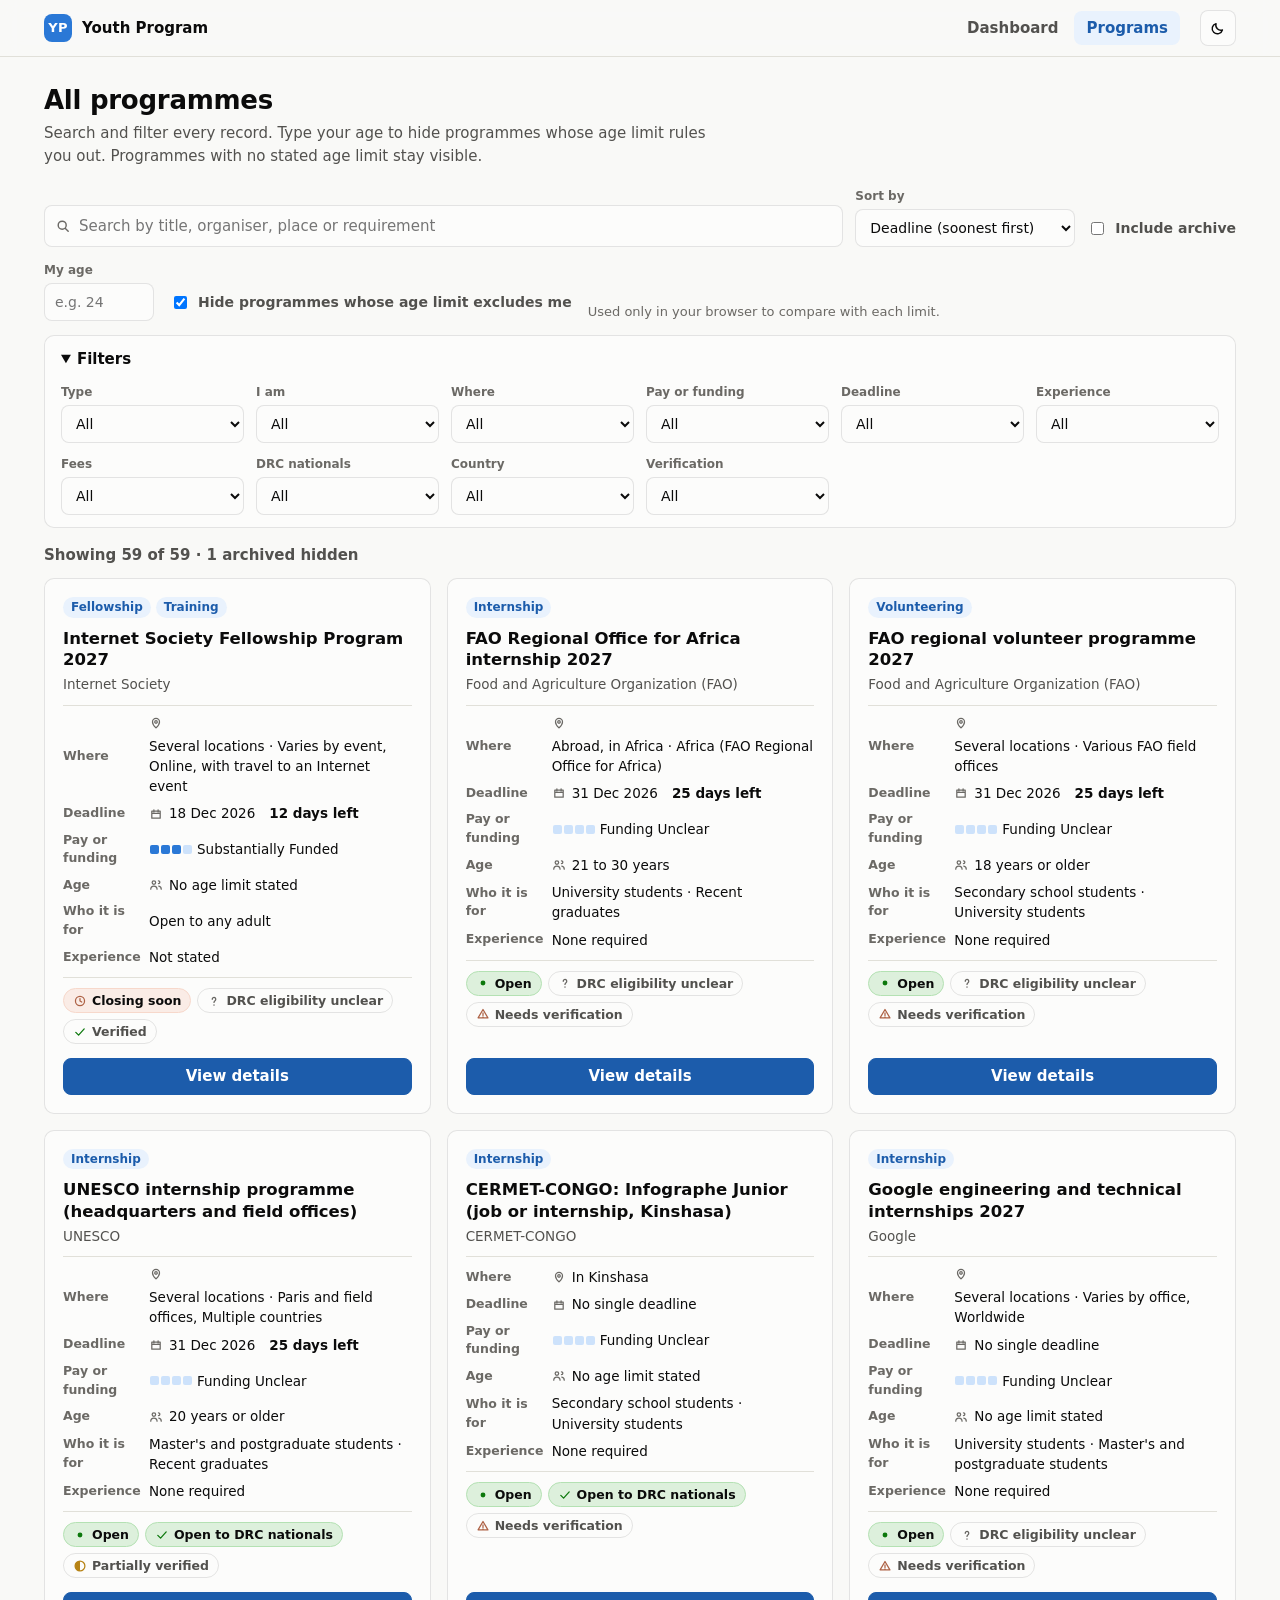
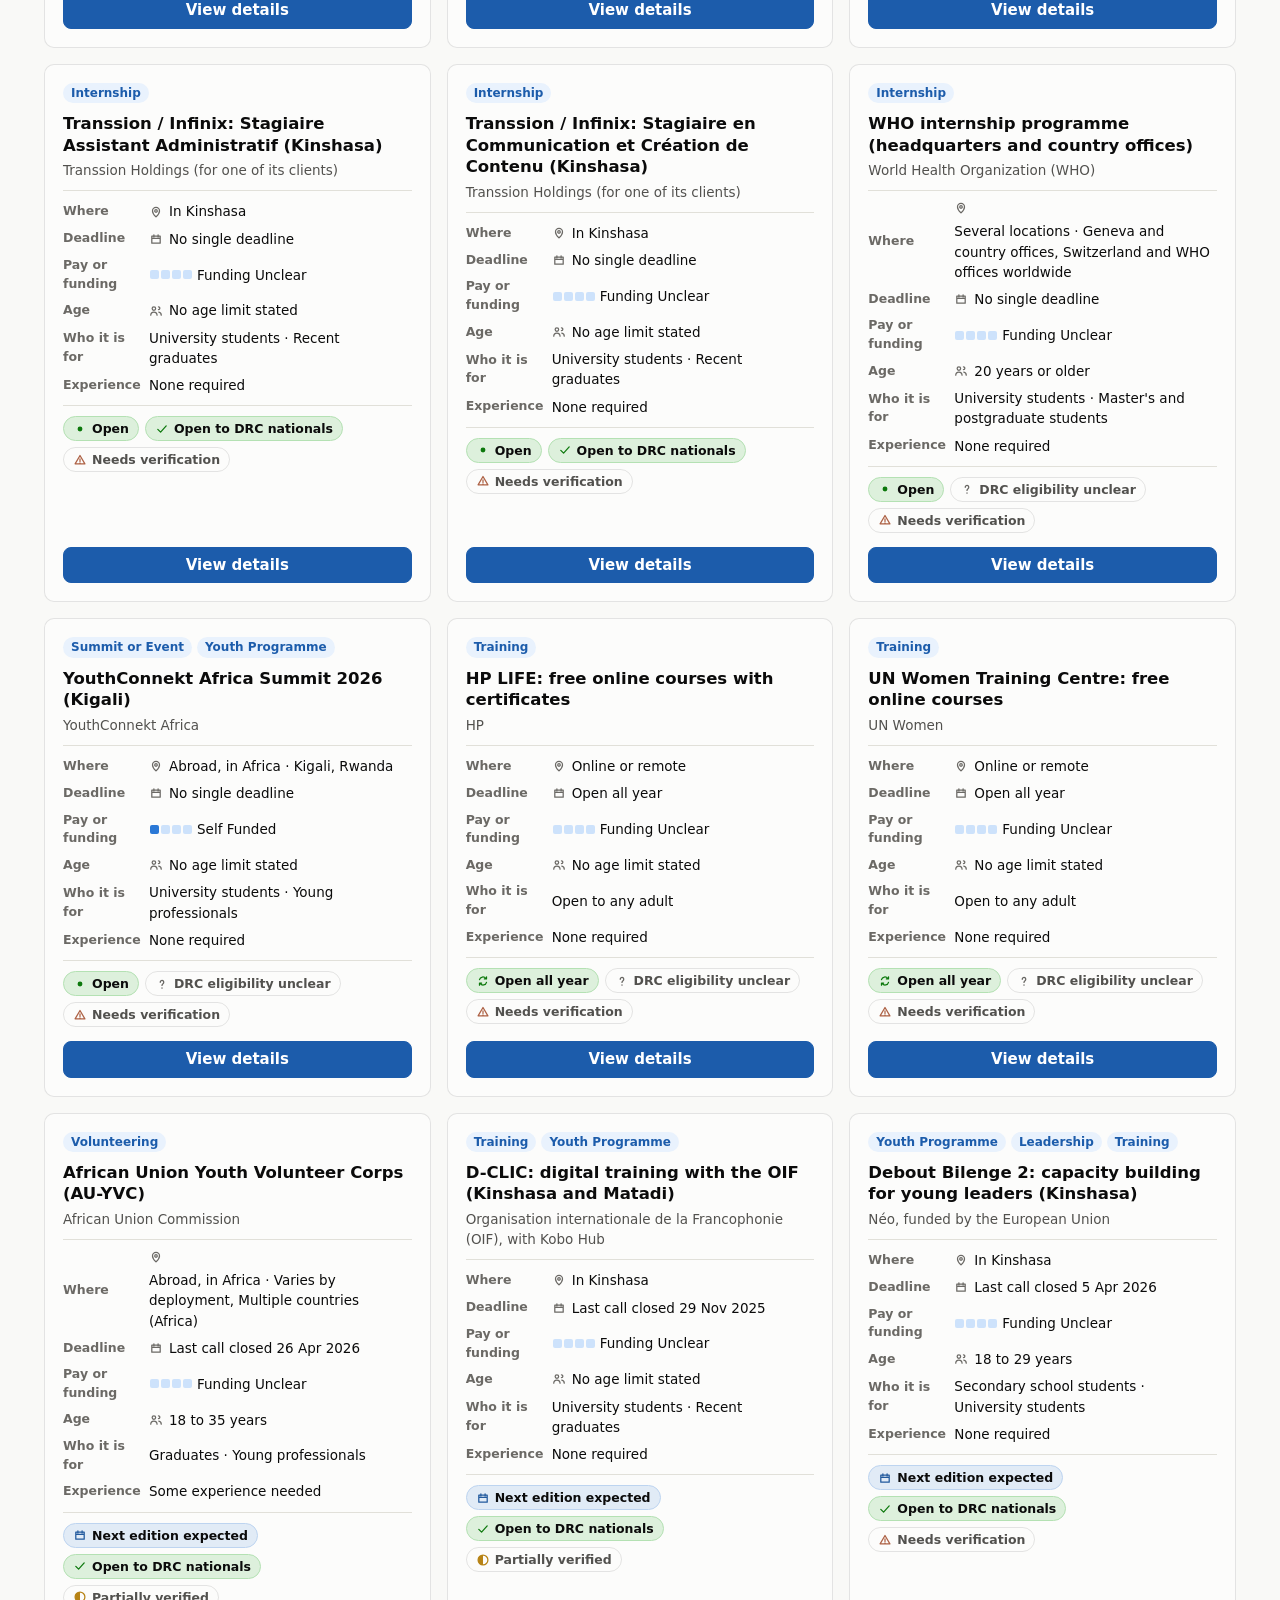
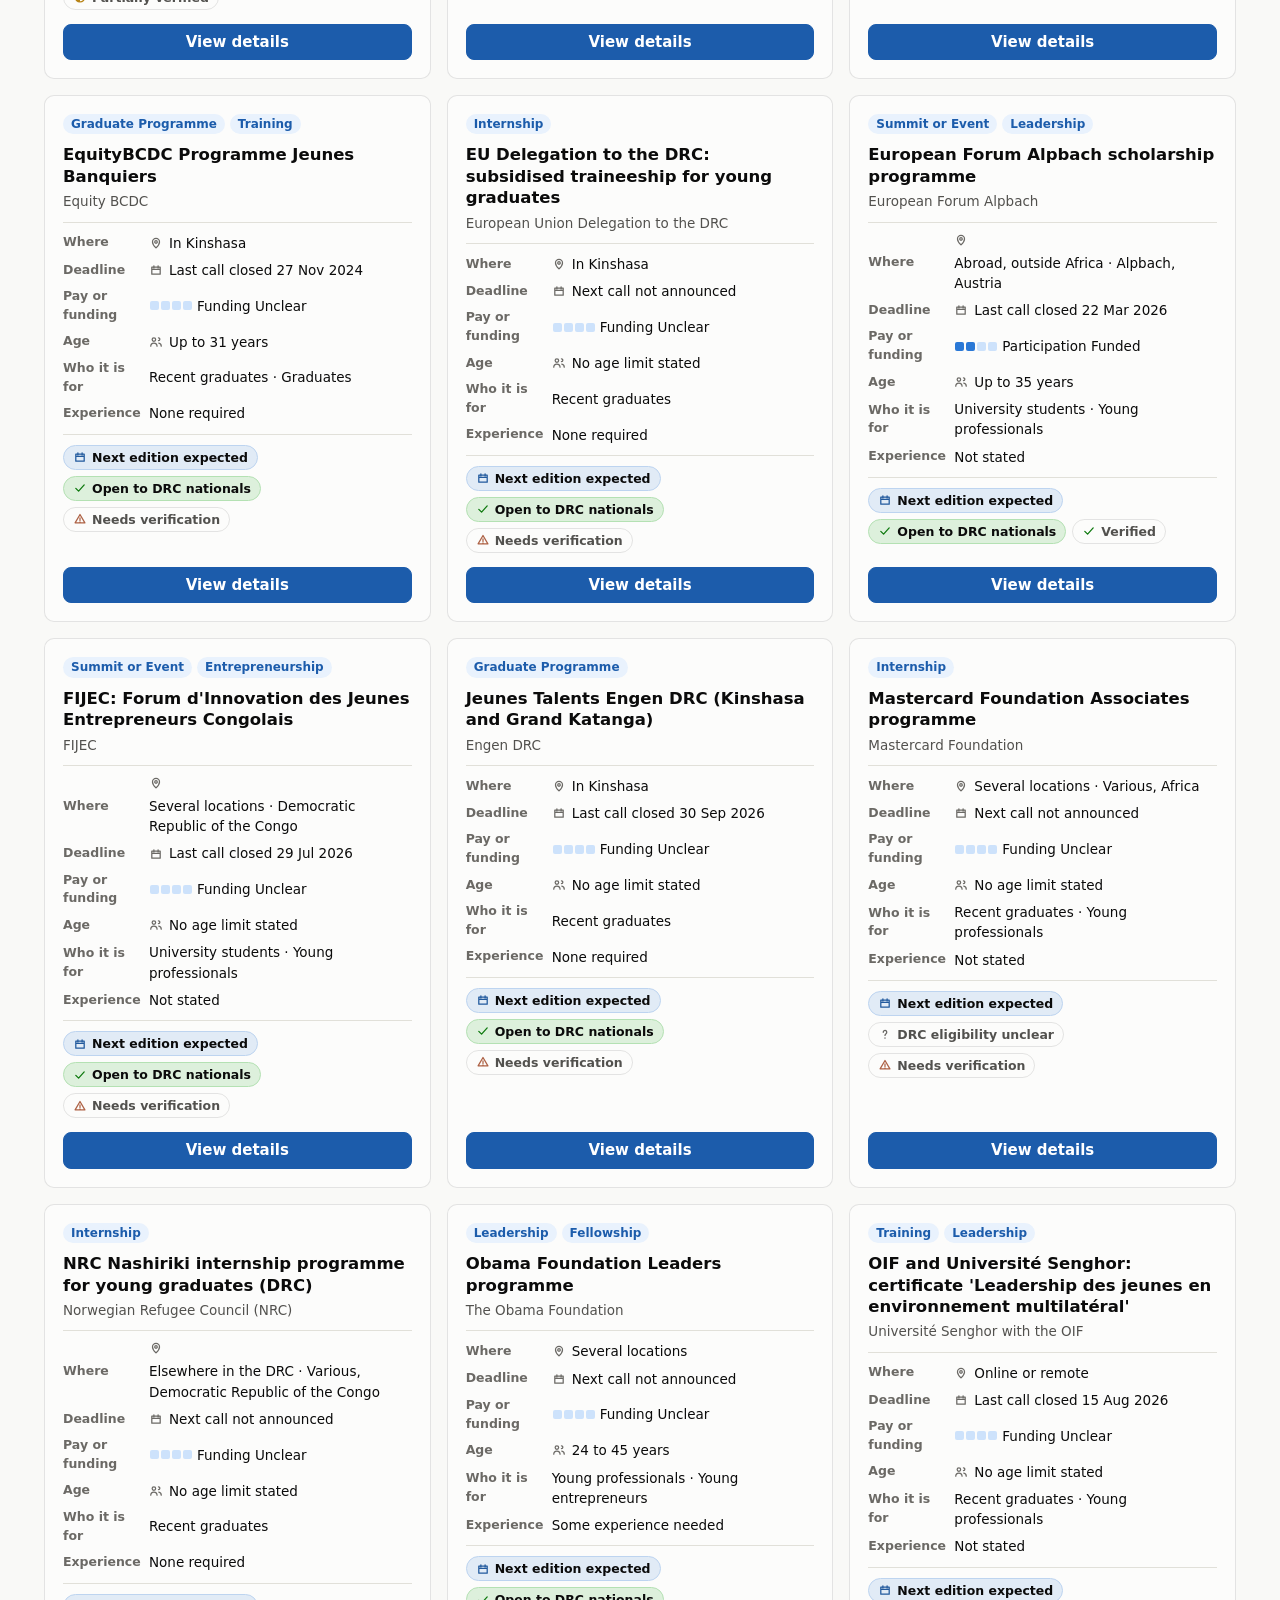
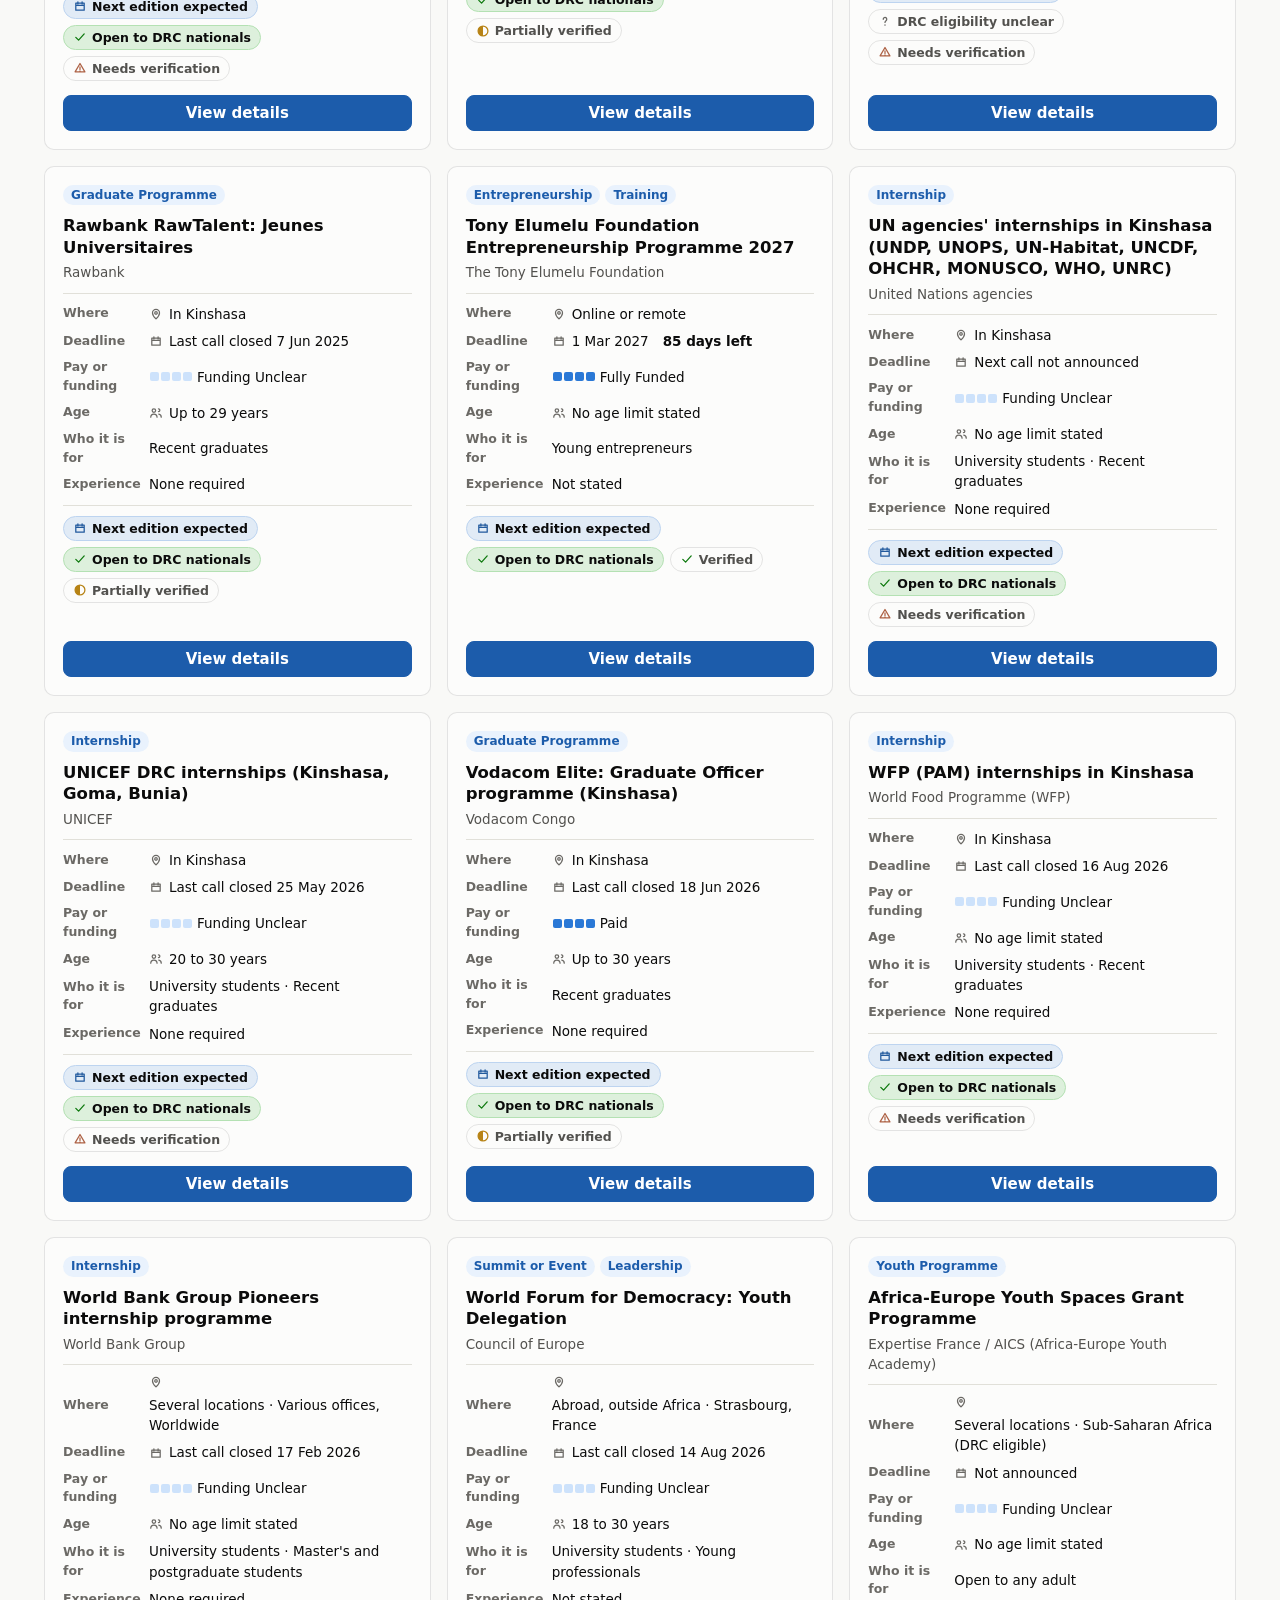
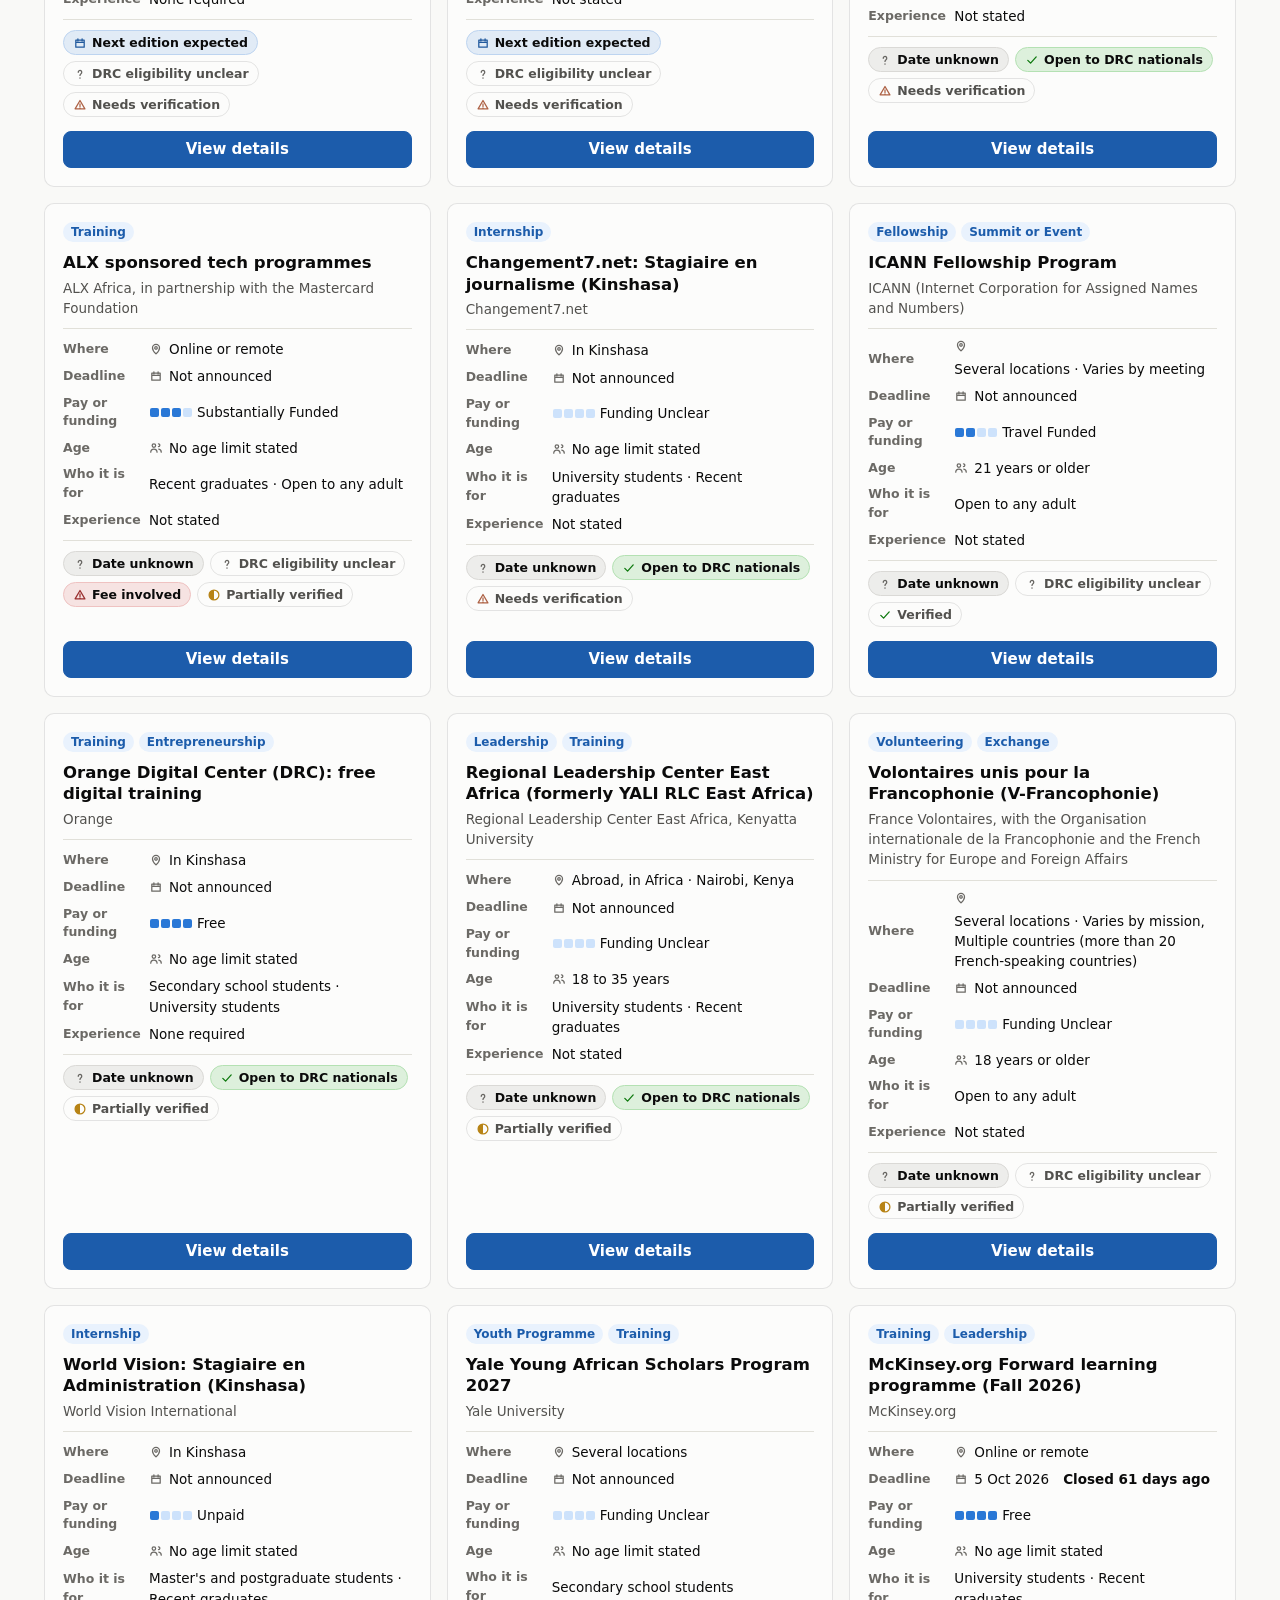
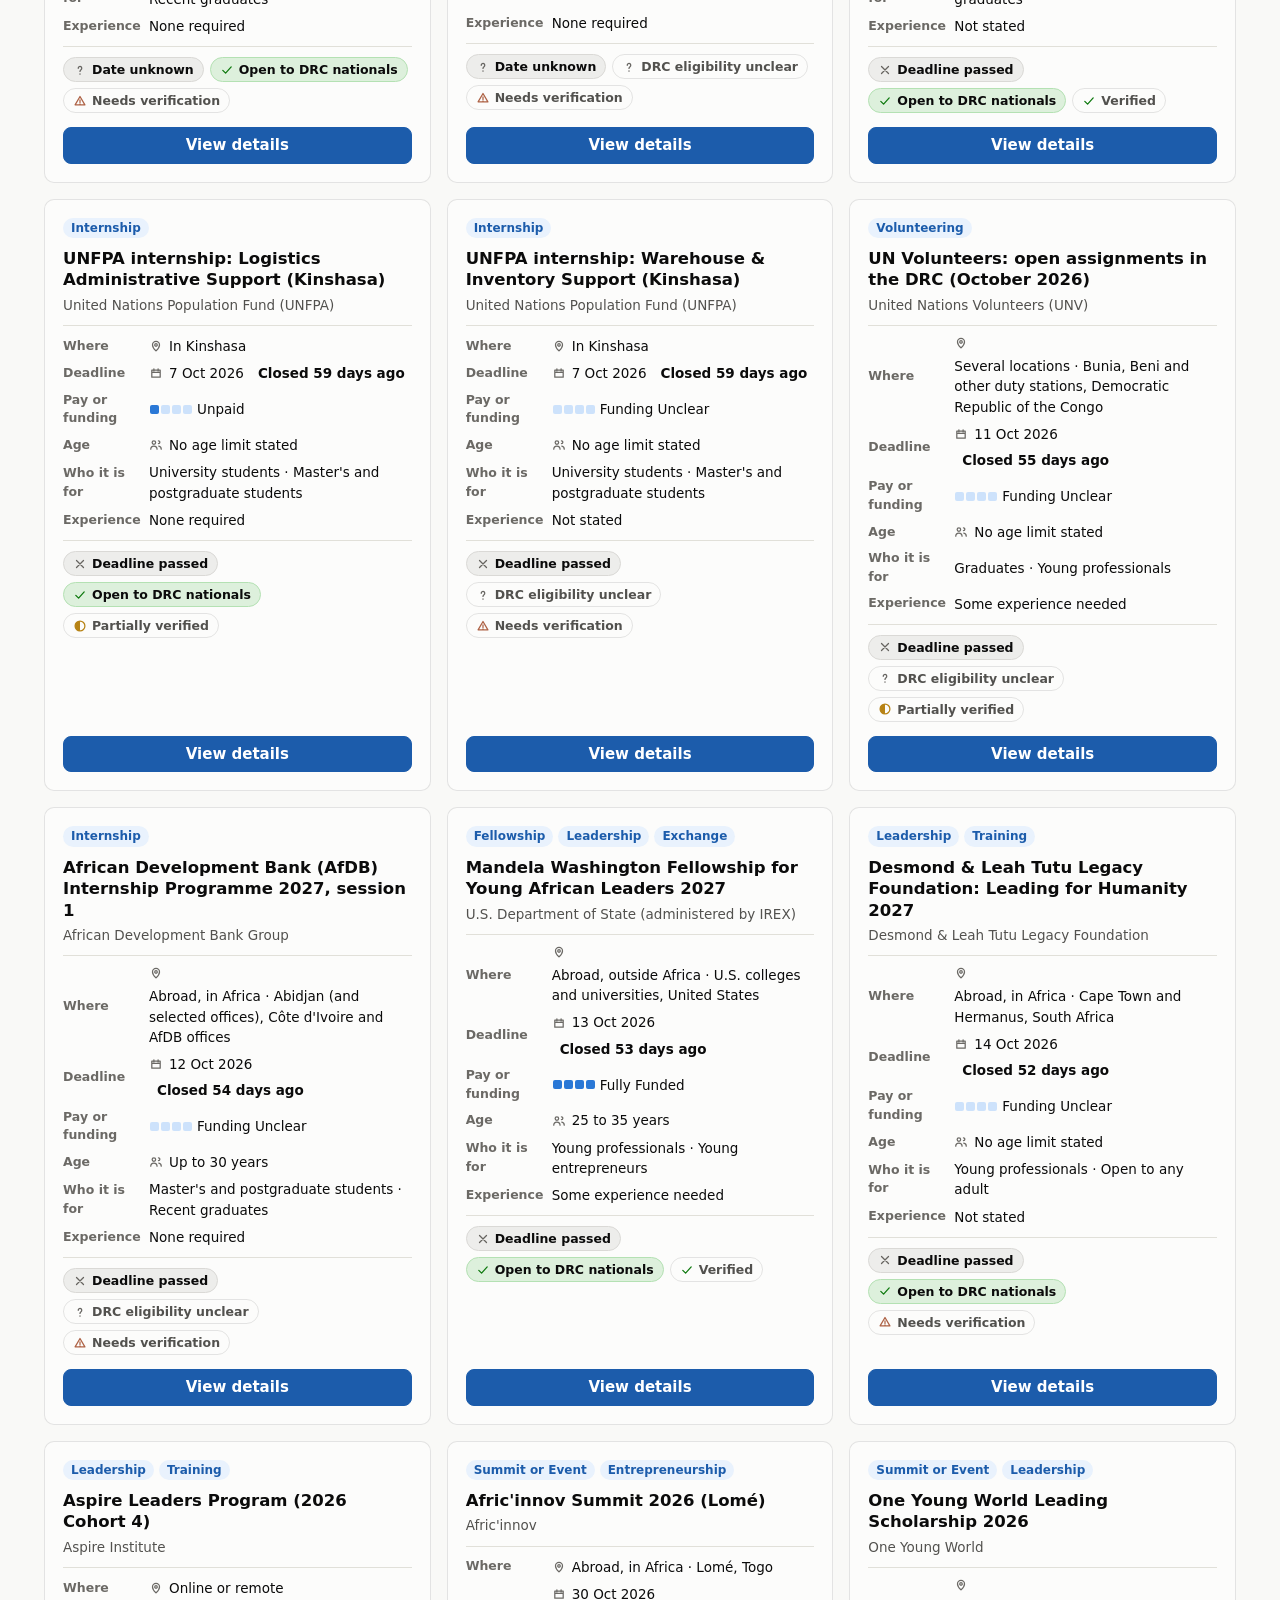
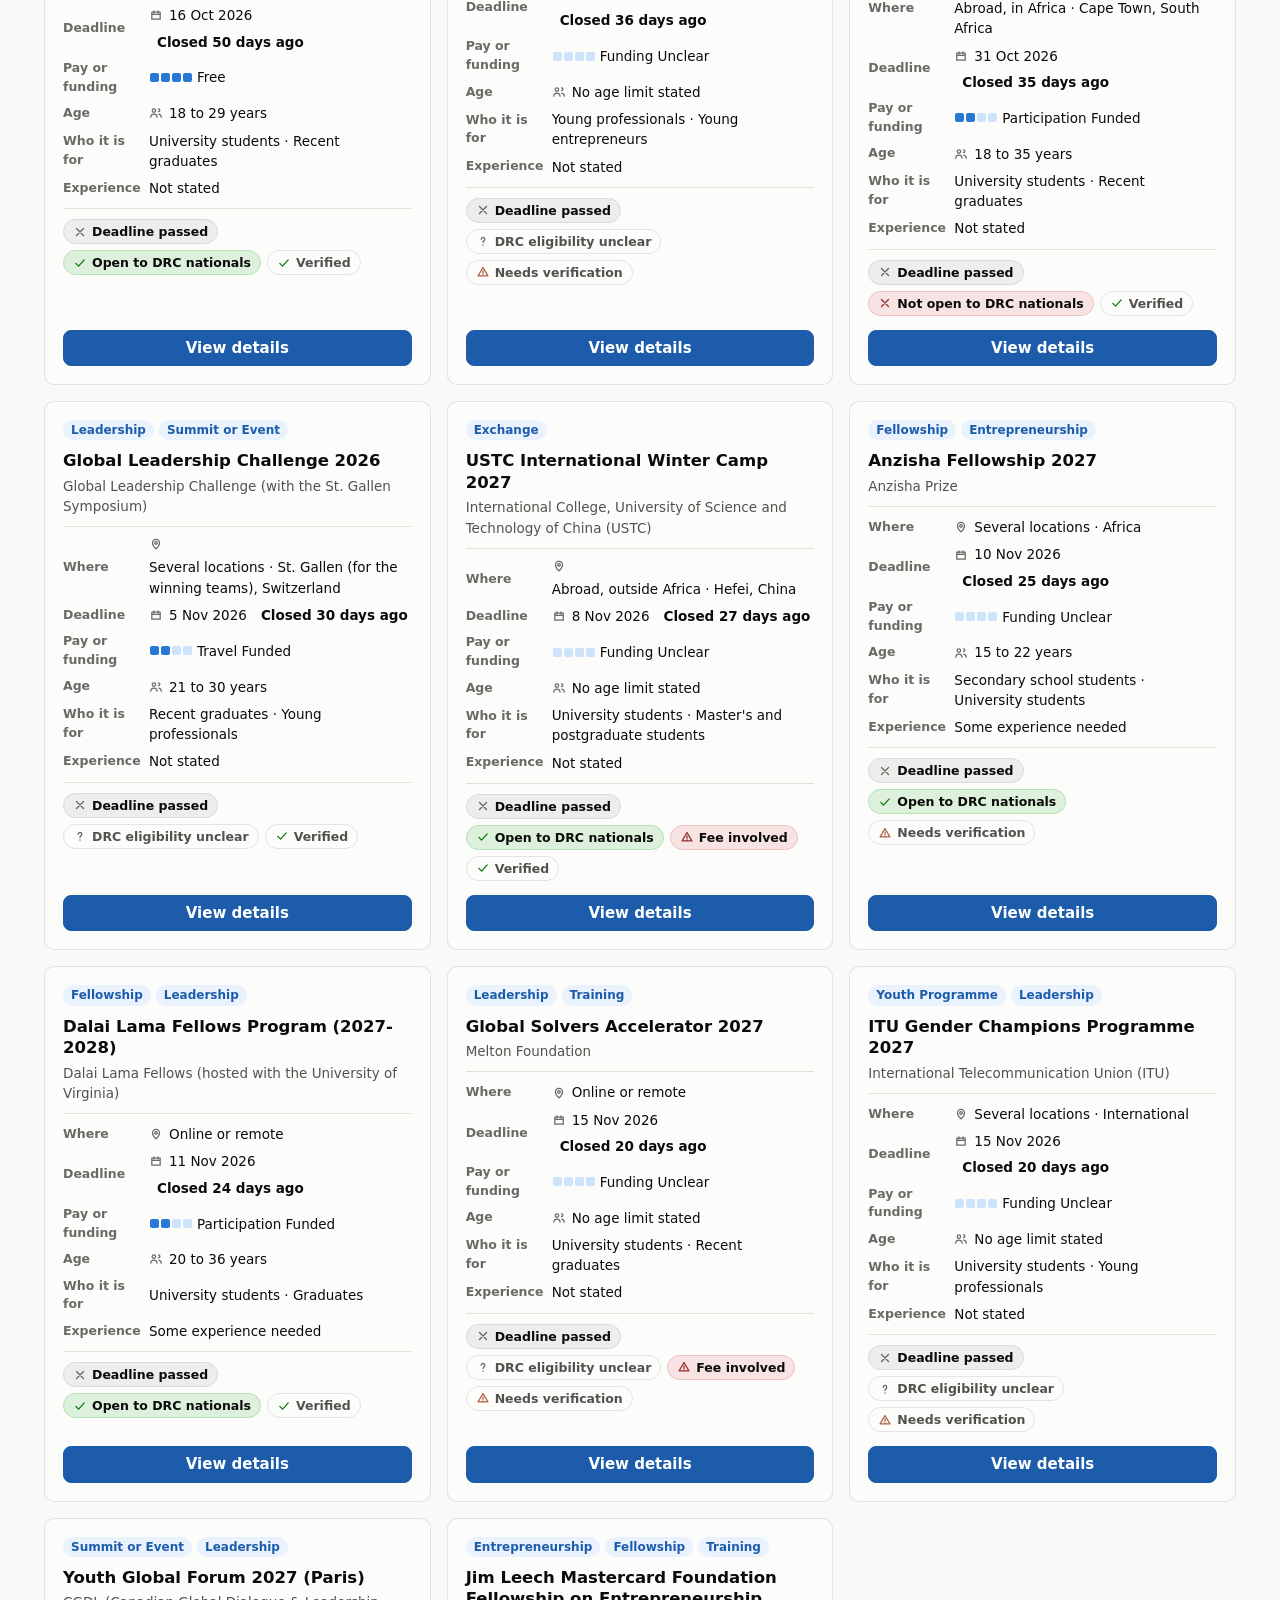
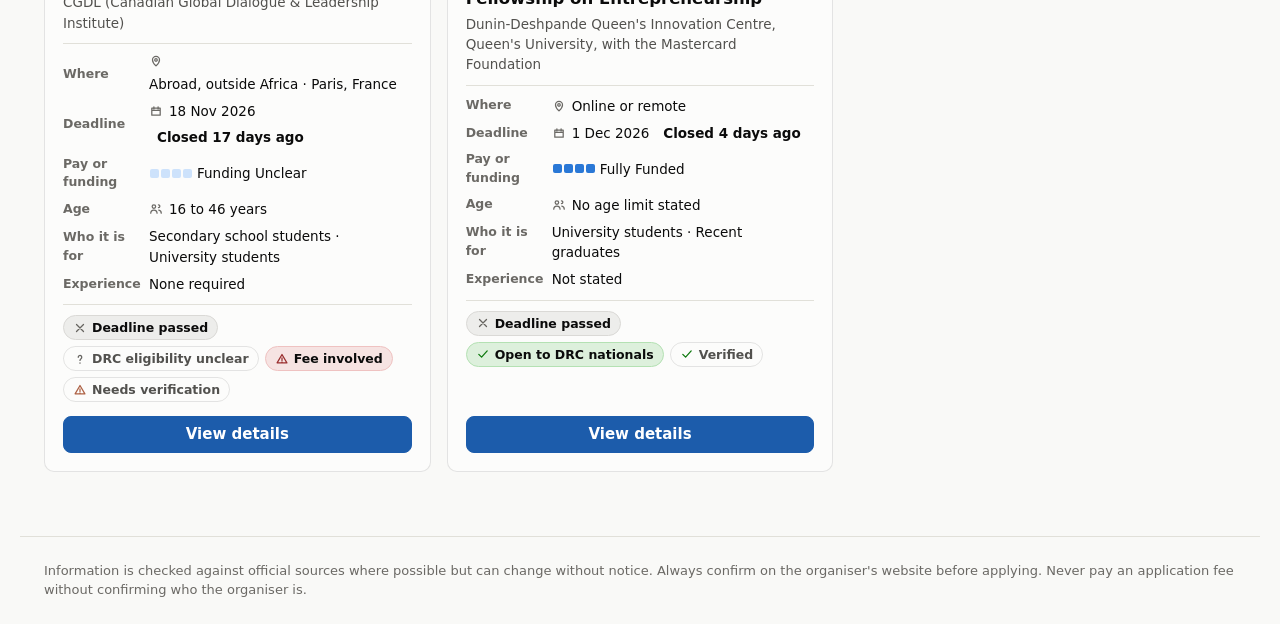
==== programs.html @ 1aafb3e4 "Initial youth programmes and internships database and website - 59 live records and 1 archived: inte" ====
<!doctype html>
<html lang="en">
<head>
  <meta charset="utf-8">
  <meta name="viewport" content="width=device-width, initial-scale=1">
  <title>Programs - Youth Program</title>
  <meta name="description" content="Search and filter every tracked internship, volunteering post, fellowship and youth programme.">
  <meta name="robots" content="noindex">
  <link rel="icon" href="assets/images/favicon.svg" type="image/svg+xml">
  <link rel="stylesheet" href="assets/css/style.css">
</head>
<body>
  <header class="site-header">
    <div class="inner">
      <a class="brand" href="index.html"><span class="brand-mark" aria-hidden="true">YP</span>Youth Program</a>
      <nav class="site-nav" aria-label="Main">
        <a href="index.html">Dashboard</a>
        <a href="programs.html" aria-current="page">Programs</a>
      </nav>
      <button type="button" class="theme-toggle" id="theme-toggle" aria-label="Switch theme"></button>
    </div>
  </header>

  <main>
    <h1 class="page-title">All programmes</h1>
    <p class="page-lede">Search and filter every record. Type your age to hide programmes whose age limit rules you out. Programmes with no stated age limit stay visible.</p>

    <div class="toolbar">
      <label class="search">
        <span class="sr-only">Search programmes</span>
        <svg class="icon" viewBox="0 0 20 20" aria-hidden="true"><path d="M9 4a5 5 0 100 10A5 5 0 009 4zM13 13l3.5 3.5" fill="none" stroke="currentColor" stroke-width="1.8" stroke-linecap="round"/></svg>
        <input type="search" id="search" placeholder="Search by title, organiser, place or requirement" autocomplete="off">
      </label>
      <label class="field"><span>Sort by</span><select id="sort"></select></label>
      <label class="check"><input type="checkbox" id="archive"> Include archive</label>
    </div>

    <div class="me-row">
      <label class="field me-age"><span>My age</span><input type="number" id="age" min="10" max="60" inputmode="numeric" placeholder="e.g. 24"></label>
      <label class="check"><input type="checkbox" id="hideage" checked> Hide programmes whose age limit excludes me</label>
      <span class="muted small">Used only in your browser to compare with each limit.</span>
    </div>

    <details class="filters" id="filter-box" open>
      <summary>Filters</summary>
      <div class="filter-grid" id="filters"></div>
    </details>

    <div class="results-bar" aria-live="polite">
      <span id="count"></span>
      <span id="active" class="card-badges"></span>
    </div>
    <div class="grid" id="grid"><p class="muted">Loading the database.</p></div>
  </main>

  <footer class="site-footer">
    <p>Information is checked against official sources where possible but can change without notice. Always confirm on the organiser's website before applying. Never pay an application fee without confirming who the organiser is.</p>
  </footer>

  <script src="assets/js/app.js"></script>
  <script src="assets/js/explorer.js"></script>
</body>
</html>
---- assets/css/style.css ----
/* Youth Program - shared styles (same design system as Global Opportunity Intelligence).
   Colours are role tokens; the dark values are selected steps, not an automatic flip. */
:root {
  color-scheme: light;
  --page: #f9f9f7;
  --surface: #fcfcfb;
  --surface-2: #f1f0ec;
  --ink: #0b0b0b;
  --ink-2: #52514e;
  --muted: #6b6965;
  --hairline: #e1e0d9;
  --baseline: #c3c2b7;
  --border: rgba(11, 11, 11, 0.10);
  --accent: #2a78d6;
  --accent-strong: #1c5cab;
  --accent-wash: #e9f2fd;
  --track: #cde2fb;
  --good: #0ca30c;
  --warning: #fab219;
  --serious: #ec835a;
  --critical: #d03b3b;
  --info: #2a78d6;
  --neutral: #898781;
  --tone-mix: var(--ink);
  --radius: 10px;
  --shadow: 0 1px 2px rgba(11, 11, 11, 0.04), 0 6px 20px rgba(11, 11, 11, 0.05);
  --font: system-ui, -apple-system, "Segoe UI", Roboto, sans-serif;
}
@media (prefers-color-scheme: dark) {
  :root:not([data-theme="light"]) {
    color-scheme: dark;
    --page: #0d0d0d;
    --surface: #1a1a19;
    --surface-2: #242422;
    --ink: #ffffff;
    --ink-2: #c3c2b7;
    --muted: #a3a199;
    --hairline: #2c2c2a;
    --baseline: #383835;
    --border: rgba(255, 255, 255, 0.10);
    --accent: #3987e5;
    --accent-strong: #86b6ef;
    --accent-wash: #132a47;
    --track: #123c6e;
    --info: #3987e5;
    --shadow: 0 1px 2px rgba(0, 0, 0, 0.4), 0 6px 20px rgba(0, 0, 0, 0.35);
  }
}
:root[data-theme="dark"] {
  color-scheme: dark;
  --page: #0d0d0d;
  --surface: #1a1a19;
  --surface-2: #242422;
  --ink: #ffffff;
  --ink-2: #c3c2b7;
  --muted: #a3a199;
  --hairline: #2c2c2a;
  --baseline: #383835;
  --border: rgba(255, 255, 255, 0.10);
  --accent: #3987e5;
  --accent-strong: #86b6ef;
  --accent-wash: #132a47;
  --track: #123c6e;
  --info: #3987e5;
  --shadow: 0 1px 2px rgba(0, 0, 0, 0.4), 0 6px 20px rgba(0, 0, 0, 0.35);
}

*, *::before, *::after { box-sizing: border-box; }
html { -webkit-text-size-adjust: 100%; }
body {
  margin: 0;
  background: var(--page);
  color: var(--ink);
  font: 15px/1.5 var(--font);
}
h1, h2, h3, h4, p, ul, ol, dl, dd, figure { margin: 0; }
ul, ol { padding: 0; }
a { color: var(--accent-strong); text-underline-offset: 2px; }
a:hover { text-decoration-thickness: 2px; }
button, input, select { font: inherit; color: inherit; }
:focus-visible { outline: 2px solid var(--accent); outline-offset: 2px; border-radius: 4px; }
[hidden] { display: none !important; }
.muted { color: var(--muted); }
.small { font-size: 13px; }
.icon { width: 16px; height: 16px; flex: none; }
.sr-only { position: absolute; width: 1px; height: 1px; overflow: hidden; clip: rect(0 0 0 0); white-space: nowrap; }

/* ------------------------------------------------------------ page chrome */
.site-header {
  position: sticky; top: 0; z-index: 20;
  background: color-mix(in srgb, var(--page) 88%, transparent);
  backdrop-filter: blur(10px);
  border-bottom: 1px solid var(--hairline);
}
.site-header .inner {
  max-width: 1240px; margin: 0 auto; padding: 10px 24px;
  display: flex; align-items: center; gap: 20px; flex-wrap: wrap;
}
.brand { display: flex; align-items: center; gap: 10px; text-decoration: none; color: var(--ink); font-weight: 650; }
.brand-mark {
  width: 28px; height: 28px; border-radius: 8px; background: var(--accent); color: #fff;
  display: grid; place-items: center; font-size: 13px; font-weight: 700; letter-spacing: 0.02em;
}
.site-nav { display: flex; gap: 4px; margin-left: auto; flex-wrap: wrap; }
.site-nav a {
  padding: 6px 12px; border-radius: 8px; text-decoration: none; color: var(--ink-2); font-weight: 550;
}
.site-nav a:hover { background: var(--surface-2); color: var(--ink); }
.site-nav a[aria-current="page"] { background: var(--accent-wash); color: var(--accent-strong); }
.theme-toggle {
  width: 36px; height: 36px; border-radius: 8px; border: 1px solid var(--border); background: var(--surface);
  display: grid; place-items: center; cursor: pointer;
}
.theme-toggle:hover { background: var(--surface-2); }
main { max-width: 1240px; margin: 0 auto; padding: 28px 24px 64px; }
.page-title { font-size: 26px; line-height: 1.2; font-weight: 680; letter-spacing: -0.01em; }
.page-lede { color: var(--ink-2); max-width: 70ch; margin-top: 6px; }
.site-footer { max-width: 1240px; margin: 0 auto; padding: 24px; color: var(--muted); font-size: 13px; border-top: 1px solid var(--hairline); }
.site-footer p + p { margin-top: 4px; }

/* ------------------------------------------------------------ controls */
.btn {
  display: inline-flex; align-items: center; gap: 6px; min-height: 36px; padding: 6px 14px;
  border-radius: 8px; border: 1px solid var(--border); background: var(--surface); color: var(--ink);
  font-weight: 600; text-decoration: none; cursor: pointer; white-space: nowrap;
}
.btn:hover { background: var(--surface-2); }
.btn.primary { background: var(--accent-strong); border-color: var(--accent-strong); color: #fff; }
:root[data-theme="dark"] .btn.primary { background: var(--accent); border-color: var(--accent); }
@media (prefers-color-scheme: dark) {
  :root:not([data-theme="light"]) .btn.primary { background: var(--accent); border-color: var(--accent); }
}
.btn.primary:hover { filter: brightness(1.08); }
.btn.ghost { border-color: transparent; background: transparent; color: var(--ink-2); }
.btn.ghost:hover { background: var(--surface-2); color: var(--ink); }
.btn.small { min-height: 30px; padding: 3px 10px; font-size: 13px; }
.linklike {
  border: 0; background: none; padding: 0; text-align: left; cursor: pointer; color: inherit; font: inherit;
}
.linklike:hover { text-decoration: underline; text-underline-offset: 2px; }
.field { display: grid; gap: 4px; font-size: 12px; color: var(--muted); font-weight: 600; }
.field select, .field input, .search input {
  min-height: 38px; padding: 6px 10px; border-radius: 8px; border: 1px solid var(--border);
  background: var(--surface); color: var(--ink); font-size: 14px; font-weight: 400; width: 100%;
}
.segmented { display: inline-flex; border: 1px solid var(--border); border-radius: 9px; background: var(--surface); padding: 2px; flex-wrap: wrap; }
.segmented button { border: 0; background: none; padding: 6px 12px; border-radius: 7px; cursor: pointer; font-weight: 600; color: var(--ink-2); }
.segmented button:hover { background: var(--surface-2); }
.segmented button[aria-pressed="true"] { background: var(--accent-wash); color: var(--accent-strong); }
.filter-row { display: flex; align-items: center; gap: 12px; flex-wrap: wrap; margin: 20px 0 4px; }
.filter-label { font-size: 12px; font-weight: 650; color: var(--muted); text-transform: uppercase; letter-spacing: 0.05em; }

/* ------------------------------------------------------------ badges, chips, meters */
.badge, .chip, .tag {
  display: inline-flex; align-items: center; gap: 5px; font-size: 12.5px; font-weight: 600; line-height: 1.2;
  border-radius: 999px; padding: 4px 9px; white-space: nowrap;
}
.badge { background: color-mix(in srgb, var(--tone) 13%, var(--surface)); color: var(--ink); border: 1px solid color-mix(in srgb, var(--tone) 30%, var(--surface)); }
.badge .icon { color: color-mix(in srgb, var(--tone) 72%, var(--tone-mix)); width: 14px; height: 14px; }
.badge.quiet { background: transparent; border-color: var(--border); color: var(--ink-2); font-weight: 550; }
.tone-good { --tone: var(--good); }
.tone-warning { --tone: var(--warning); }
.tone-serious { --tone: var(--serious); }
.tone-critical { --tone: var(--critical); }
.tone-info { --tone: var(--info); }
.tone-muted { --tone: var(--neutral); }
.chip { background: var(--surface-2); color: var(--ink); border: 1px solid transparent; }
.chip.removable { cursor: pointer; border-color: var(--border); background: var(--surface); }
.chip.removable:hover { background: var(--surface-2); }
.chip.removable .icon { width: 12px; height: 12px; color: var(--muted); }
.tag { background: var(--accent-wash); color: var(--accent-strong); padding: 3px 8px; font-size: 12px; }
.tag-soft { background: var(--surface-2); color: var(--ink-2); }
.tag-archive { background: var(--surface-2); color: var(--muted); }
.meter { display: inline-flex; gap: 2px; vertical-align: middle; }
.meter span { width: 9px; height: 9px; border-radius: 2px; background: var(--track); }
.meter span.on { background: var(--accent); }
.left { margin-left: 8px; font-weight: 650; }

/* ------------------------------------------------------------ dashboard */
.hero { margin-top: 18px; }
.hero-figure { display: flex; align-items: baseline; gap: 14px; flex-wrap: wrap; }
.hero-value { font-size: 64px; line-height: 1; font-weight: 700; letter-spacing: -0.03em; }
.hero-label { font-size: 18px; font-weight: 600; }
.hero-label .muted { font-weight: 400; }
.hero p { margin-top: 8px; }
.tiles { display: grid; grid-template-columns: repeat(auto-fit, minmax(150px, 1fr)); gap: 12px; margin-top: 22px; }
.tile {
  display: grid; gap: 2px; padding: 14px 16px; border-radius: var(--radius); background: var(--surface);
  border: 1px solid var(--border); text-decoration: none; color: var(--ink);
}
.tile:hover { border-color: var(--accent); }
.tile-label { font-size: 13px; color: var(--ink-2); font-weight: 600; }
.tile-value { font-size: 30px; line-height: 1.15; font-weight: 680; letter-spacing: -0.02em; }
.tile-hint { font-size: 12px; color: var(--muted); }
.columns { display: grid; grid-template-columns: minmax(0, 1.7fr) minmax(0, 1fr); gap: 20px; margin-top: 28px; align-items: start; }
.stack { display: grid; gap: 20px; }
.panel { background: var(--surface); border: 1px solid var(--border); border-radius: var(--radius); padding: 18px 20px; }
.panel > h2, .panel-head h2 { font-size: 17px; font-weight: 660; }
.panel-head { display: flex; justify-content: space-between; align-items: baseline; gap: 12px; margin-bottom: 4px; }
.panel-sub { color: var(--muted); font-size: 13px; margin-bottom: 12px; }
.queue { list-style: none; counter-reset: q; display: grid; }
.queue > li {
  counter-increment: q; display: grid; grid-template-columns: 28px minmax(0, 1fr) auto; gap: 4px 12px;
  padding: 14px 0; border-top: 1px solid var(--hairline); align-items: start;
}
.queue > li:first-child { border-top: 0; padding-top: 4px; }
.queue > li::before {
  content: counter(q); width: 24px; height: 24px; border-radius: 50%; background: var(--surface-2);
  display: grid; place-items: center; font-size: 12px; font-weight: 700; color: var(--ink-2); margin-top: 1px;
}
.queue-title { font-weight: 650; font-size: 15.5px; }
.queue-meta { display: flex; flex-wrap: wrap; gap: 6px 10px; align-items: center; margin-top: 6px; font-size: 13px; }
.queue-deadline { display: inline-flex; align-items: center; gap: 5px; font-weight: 600; }
.queue-action { margin-top: 6px; color: var(--ink-2); font-size: 14px; }
.queue-buttons { display: flex; gap: 6px; flex-wrap: wrap; justify-content: flex-end; }
.monitor { list-style: none; display: grid; }
.monitor > li { display: grid; grid-template-columns: 1fr auto; gap: 2px 10px; padding: 9px 0; border-top: 1px solid var(--hairline); }
.monitor > li:first-child { border-top: 0; }
.monitor-label { font-weight: 600; }
.monitor-count { font-weight: 700; font-variant-numeric: tabular-nums; }
.monitor > li.empty { color: var(--muted); }
.monitor > li.empty .monitor-label, .monitor > li.empty .monitor-count { font-weight: 500; }
.monitor ul { grid-column: 1 / -1; list-style: none; display: grid; gap: 3px; font-size: 13.5px; }
.lead-list { list-style: none; display: grid; gap: 10px; }
.lead-list li { display: grid; gap: 1px; }
.lead-list a { font-weight: 550; text-decoration: none; }
.lead-list a:hover { text-decoration: underline; }
.more { display: inline-flex; align-items: center; gap: 6px; font-weight: 600; margin-top: 12px; text-decoration: none; }
.charts { display: grid; grid-template-columns: repeat(2, minmax(0, 1fr)); gap: 20px; margin-top: 20px; }
.section-title { font-size: 19px; font-weight: 670; margin-top: 36px; }

/* charts: thin single-hue bars, square at the baseline, rounded data end */
.viz figcaption { display: flex; justify-content: space-between; align-items: start; gap: 12px; margin-bottom: 12px; }
.viz h3 { font-size: 15.5px; font-weight: 650; }
.bars { display: grid; gap: 2px; }
.bar-row {
  display: grid; grid-template-columns: minmax(110px, 40%) minmax(0, 1fr) 30px; align-items: center; gap: 10px;
  padding: 5px 6px; margin: 0 -6px; border-radius: 6px; text-decoration: none; color: var(--ink);
}
.bar-row:hover, .bar-row:focus-visible { background: var(--surface-2); }
.bar-row:hover .bar, .bar-row:focus-visible .bar { filter: brightness(1.15); }
.bar-label { font-size: 13.5px; color: var(--ink-2); overflow: hidden; text-overflow: ellipsis; white-space: nowrap; }
.bar-track { border-left: 1px solid var(--baseline); height: 20px; display: flex; align-items: center; }
.bar { display: block; height: 14px; min-width: 3px; background: var(--accent); border-radius: 0 4px 4px 0; }
.bar-value { font-size: 13.5px; font-weight: 650; font-variant-numeric: tabular-nums; text-align: right; }
.viz-table { width: 100%; border-collapse: collapse; font-size: 13.5px; }
.viz-table th, .viz-table td { text-align: left; padding: 7px 8px; border-bottom: 1px solid var(--hairline); font-weight: 400; }
.viz-table thead th { font-weight: 650; color: var(--ink-2); font-size: 12.5px; }
.viz-table td { font-variant-numeric: tabular-nums; }
.viz-tip {
  position: absolute; z-index: 50; pointer-events: none; background: var(--ink); color: var(--page);
  padding: 6px 10px; border-radius: 7px; font-size: 12.5px; display: grid; gap: 1px; max-width: 260px; box-shadow: var(--shadow);
}
.viz-tip strong { font-size: 13.5px; }

/* ------------------------------------------------------------ notices */
.notice {
  display: grid; grid-template-columns: 18px minmax(0, 1fr); gap: 10px; padding: 12px 14px; border-radius: var(--radius);
  background: color-mix(in srgb, var(--tone) 10%, var(--surface)); border: 1px solid color-mix(in srgb, var(--tone) 32%, var(--surface));
}
.notice > .icon { width: 18px; height: 18px; margin-top: 2px; color: color-mix(in srgb, var(--tone) 72%, var(--tone-mix)); }
.notice p + p, .notice strong + p, .notice strong + ul { margin-top: 3px; }
.notice strong { display: block; }
details.method { margin-top: 20px; }
details.method summary { cursor: pointer; font-weight: 650; font-size: 16px; }
details.method .method-body { margin-top: 14px; display: grid; gap: 18px; grid-template-columns: repeat(auto-fit, minmax(260px, 1fr)); }
.method-body h3 { font-size: 14px; font-weight: 650; margin-bottom: 6px; }
.method-body ul { list-style: none; display: grid; gap: 6px; font-size: 13.5px; color: var(--ink-2); }
.method-body li { display: grid; gap: 3px; justify-items: start; }

/* ------------------------------------------------------------ explorer */
.toolbar { display: grid; grid-template-columns: minmax(0, 1fr) 220px auto; gap: 12px; align-items: end; margin-top: 20px; }
.search { position: relative; }
.search .icon { position: absolute; left: 11px; top: 50%; transform: translateY(-50%); color: var(--muted); pointer-events: none; }
.search input { padding-left: 34px; min-height: 42px; font-size: 15px; }
.check { display: inline-flex; align-items: center; gap: 8px; min-height: 38px; font-weight: 550; color: var(--ink-2); font-size: 14px; }
details.filters { margin-top: 14px; border: 1px solid var(--border); border-radius: var(--radius); background: var(--surface); padding: 12px 16px; }
details.filters summary { cursor: pointer; font-weight: 650; }
details.filters[open] summary { margin-bottom: 12px; }
.filter-grid { display: grid; grid-template-columns: repeat(auto-fill, minmax(160px, 1fr)); gap: 12px; }
.results-bar { display: flex; flex-wrap: wrap; align-items: center; gap: 8px; margin: 16px 0 12px; }
.results-bar #count { color: var(--ink-2); font-weight: 600; margin-right: 6px; }
.grid { display: grid; grid-template-columns: repeat(auto-fill, minmax(310px, 1fr)); gap: 16px; }
.card {
  display: flex; flex-direction: column; gap: 10px; padding: 18px; border-radius: var(--radius);
  background: var(--surface); border: 1px solid var(--border);
}
.card:hover { border-color: color-mix(in srgb, var(--accent) 55%, var(--surface)); box-shadow: var(--shadow); }
.card.archived { opacity: 0.78; }
.card-tags { display: flex; flex-wrap: wrap; gap: 5px; }
.card-title { font-size: 16.5px; line-height: 1.3; font-weight: 660; }
.card-org { color: var(--ink-2); font-size: 13.5px; margin-top: -6px; }
.facts { display: grid; gap: 7px; font-size: 13.5px; padding: 10px 0; border-top: 1px solid var(--hairline); border-bottom: 1px solid var(--hairline); }
.facts > div { display: grid; grid-template-columns: 78px minmax(0, 1fr); gap: 8px; align-items: center; }
.facts dt { color: var(--muted); font-size: 12.5px; font-weight: 600; }
.facts dd { display: flex; align-items: center; gap: 6px; flex-wrap: wrap; min-width: 0; }
.facts dd .icon { color: var(--muted); width: 14px; height: 14px; }
.facts .chip { padding: 2px 0; background: none; font-size: 13.5px; font-weight: 500; }
.card-badges { display: flex; flex-wrap: wrap; gap: 6px; }
.card-foot { margin-top: auto; padding-top: 4px; }
.card-foot .btn { width: 100%; justify-content: center; }
.empty-state { grid-column: 1 / -1; padding: 48px 20px; text-align: center; border: 1px dashed var(--baseline); border-radius: var(--radius); }

/* ------------------------------------------------------------ detail dialog */
.detail-dialog {
  width: min(900px, 96vw); max-height: 92vh; padding: 0; border: 1px solid var(--border); border-radius: 14px;
  background: var(--surface); color: var(--ink); box-shadow: 0 24px 80px rgba(0, 0, 0, 0.35); overflow: hidden;
}
.detail-dialog[open] { display: flex; flex-direction: column; }
.detail-dialog::backdrop { background: rgba(11, 11, 11, 0.55); }
.dialog-bar { display: flex; justify-content: flex-end; padding: 8px 10px; border-bottom: 1px solid var(--hairline); flex: none; }
.dialog-body { overflow-y: auto; padding: 22px 28px 32px; }
.detail { display: grid; gap: 22px; }
.d-head { display: grid; gap: 10px; }
.d-head h2 { font-size: 24px; line-height: 1.2; font-weight: 690; letter-spacing: -0.01em; }
.d-org { color: var(--ink-2); margin-top: -4px; }
.d-keyfacts { display: grid; grid-template-columns: repeat(auto-fit, minmax(190px, 1fr)); gap: 12px 20px; padding: 14px 0; border-top: 1px solid var(--hairline); border-bottom: 1px solid var(--hairline); }
.d-keyfacts dt, .facts-inline dt, .relevance dt { font-size: 12px; font-weight: 650; color: var(--muted); text-transform: uppercase; letter-spacing: 0.04em; }
.d-keyfacts dd { font-weight: 550; margin-top: 2px; }
.d-actions { display: flex; flex-wrap: wrap; gap: 8px; align-items: center; }
.d-section { display: grid; gap: 10px; }
.d-section > h3 { font-size: 16px; font-weight: 670; padding-bottom: 6px; border-bottom: 1px solid var(--hairline); }
.d-section h4 { font-size: 13.5px; font-weight: 650; margin-bottom: 4px; }
.plain-list { padding-left: 20px; display: grid; gap: 5px; }
.plain-list.sources { list-style: none; padding-left: 0; }
.plain-list.sources li { display: flex; flex-wrap: wrap; gap: 8px; align-items: center; }
.facts-inline { display: grid; grid-template-columns: repeat(auto-fit, minmax(220px, 1fr)); gap: 12px 20px; }
.facts-inline dd { margin-top: 2px; }
.coverage { width: 100%; border-collapse: collapse; font-size: 14px; }
.coverage th, .coverage td { text-align: left; padding: 8px 10px; border-bottom: 1px solid var(--hairline); font-weight: 400; }
.coverage thead th { font-size: 12px; font-weight: 650; color: var(--muted); text-transform: uppercase; letter-spacing: 0.04em; }
.cov { display: inline-flex; align-items: center; gap: 6px; font-weight: 600; }
.cov .icon { color: color-mix(in srgb, var(--tone) 72%, var(--tone-mix)); }
.relevance { display: grid; grid-template-columns: repeat(auto-fit, minmax(150px, 1fr)); gap: 10px 18px; }
.relevance dd { display: flex; align-items: center; gap: 8px; font-weight: 600; margin-top: 3px; }

/* ------------------------------------------------------------ leads */
.lead-table { list-style: none; display: grid; }
.lead-table li { display: flex; justify-content: space-between; gap: 14px; align-items: start; padding: 13px 0; border-top: 1px solid var(--hairline); }
.lead-table li:first-child { border-top: 0; }
.lead-main a { font-weight: 600; text-decoration: none; display: inline-flex; gap: 6px; align-items: baseline; }
.lead-main a:hover { text-decoration: underline; }
.lead-main a .icon { width: 13px; height: 13px; color: var(--muted); align-self: center; }
.lead-main p { margin-top: 3px; }
.lead-tools { display: grid; grid-template-columns: minmax(0, 1fr) 180px 220px; gap: 12px; align-items: end; margin: 20px 0 8px; }

/* ------------------------------------------------------------ small screens */
@media (max-width: 900px) {
  .columns, .charts { grid-template-columns: minmax(0, 1fr); }
  .toolbar, .lead-tools { grid-template-columns: minmax(0, 1fr); }
}
@media (max-width: 600px) {
  .site-header .inner { padding: 10px 16px; gap: 10px; }
  .site-nav { margin-left: 0; order: 3; width: 100%; }
  .theme-toggle { margin-left: auto; }
  main { padding: 20px 16px 48px; }
  .hero-value { font-size: 52px; }
  .page-title { font-size: 22px; }
  .queue > li { grid-template-columns: 28px minmax(0, 1fr); }
  .queue-buttons { grid-column: 2; justify-content: flex-start; }
  .grid { grid-template-columns: minmax(0, 1fr); }
  .detail-dialog { width: 100vw; max-width: 100vw; max-height: 100dvh; height: 100dvh; border-radius: 0; border: 0; margin: 0; }
  .dialog-body { padding: 18px 16px 28px; }
  .d-head h2 { font-size: 20px; }
  .lead-table li { flex-direction: column; gap: 8px; }
  .bar-row { grid-template-columns: minmax(84px, 40%) minmax(0, 1fr) 26px; }
}
@media (prefers-reduced-motion: no-preference) {
  .card, .tile, .btn { transition: border-color 0.15s, box-shadow 0.15s, background 0.15s; }
}
@media print {
  .site-header, .toolbar, details.filters, .card-foot, .theme-toggle { display: none; }
  body { background: #fff; }
}

#flags { display: grid; gap: 12px; }
#flags:empty { display: none; }

/* ------------------------------------------------------------ youth-program additions */
.finder { display: grid; grid-template-columns: repeat(auto-fit, minmax(150px, 1fr)); gap: 12px; align-items: end; margin-top: 8px; }
.me-row { display: flex; align-items: end; gap: 16px; flex-wrap: wrap; margin-top: 14px; }
.me-row .me-age { width: 110px; }
.me-row .check { min-height: 38px; }
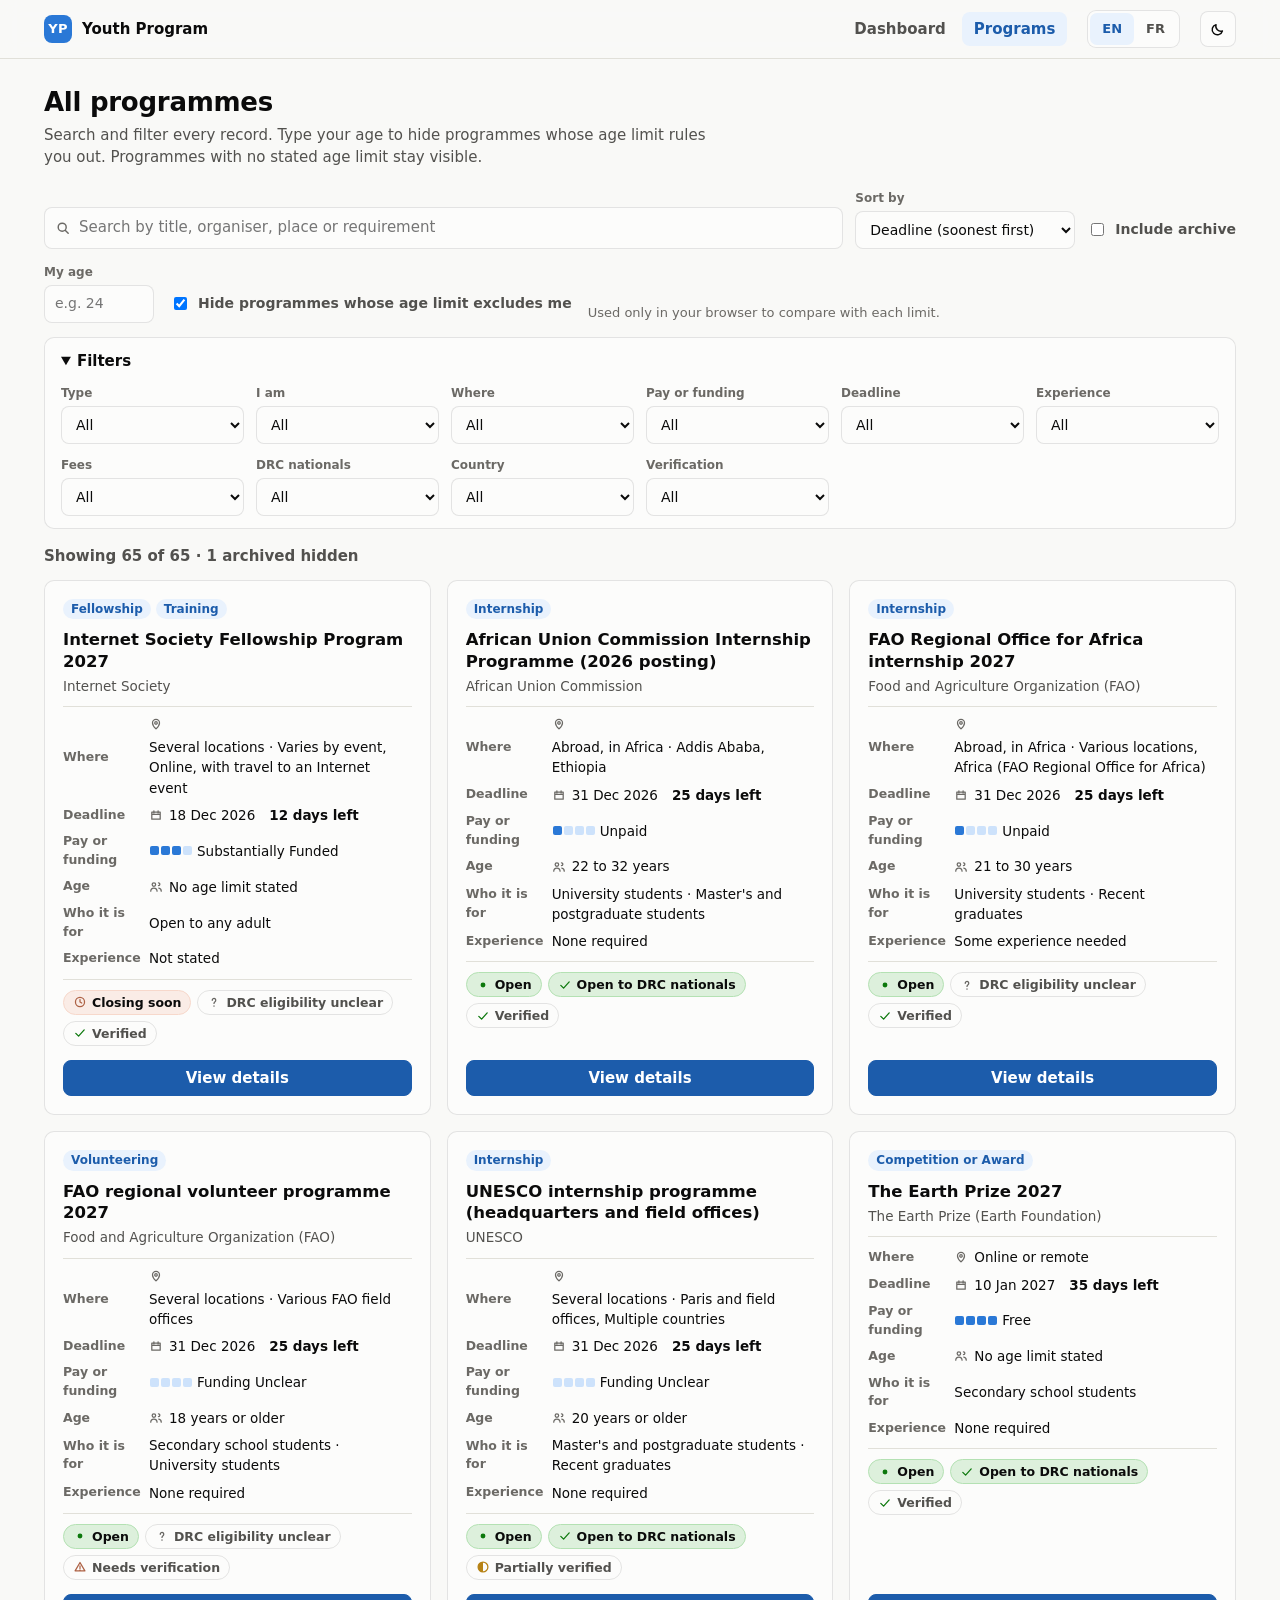
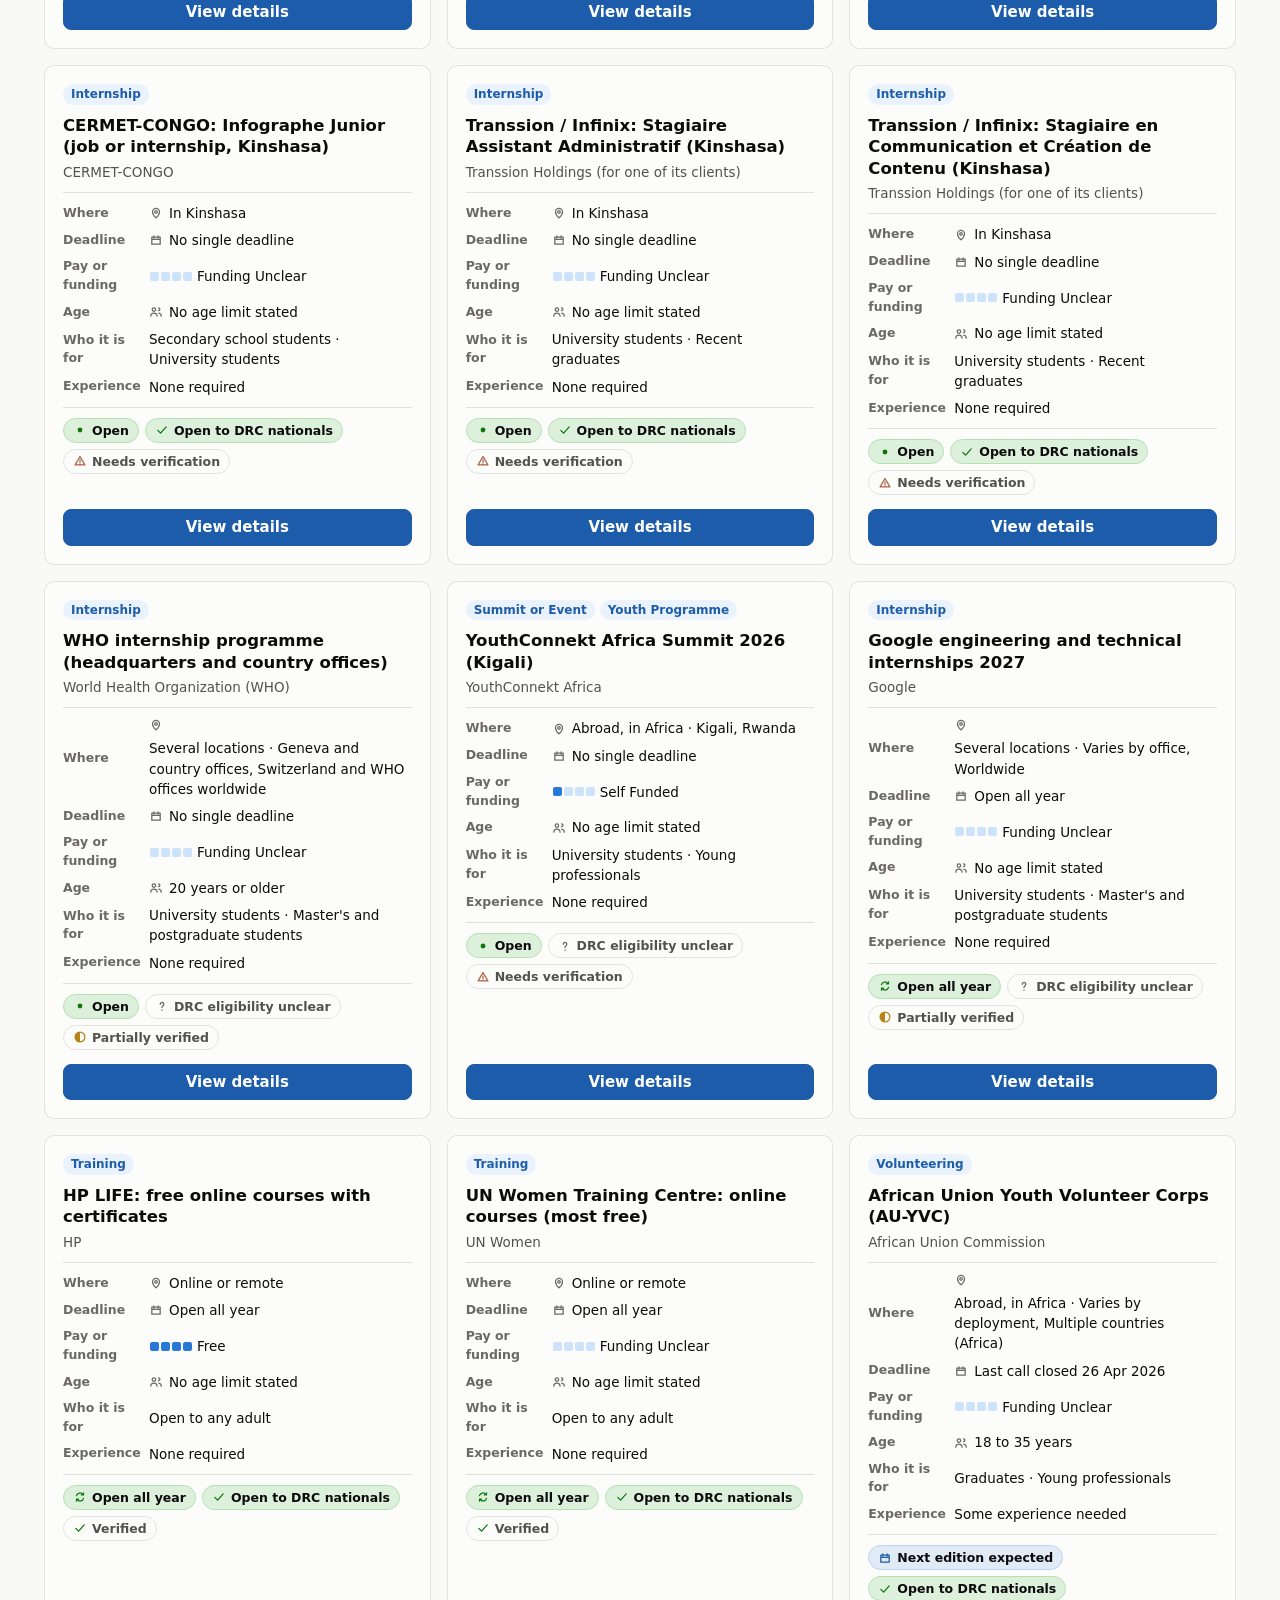
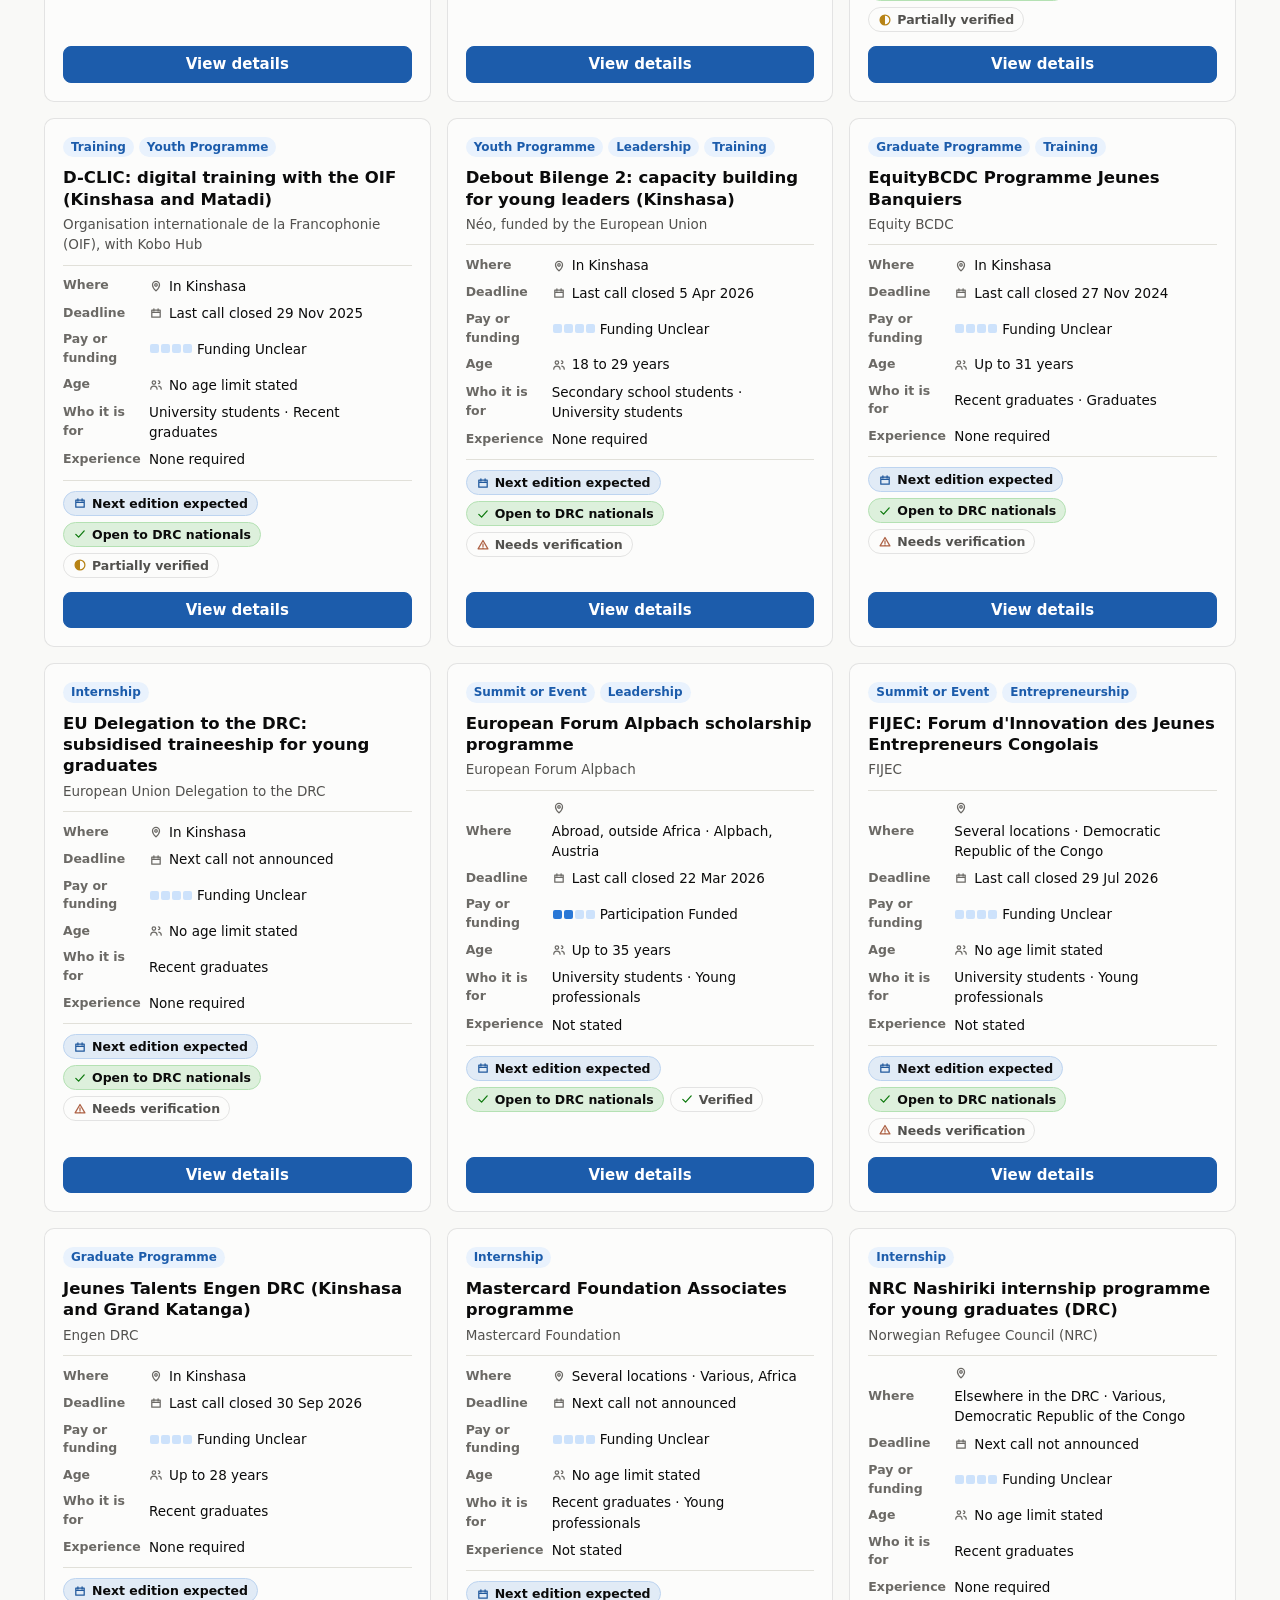
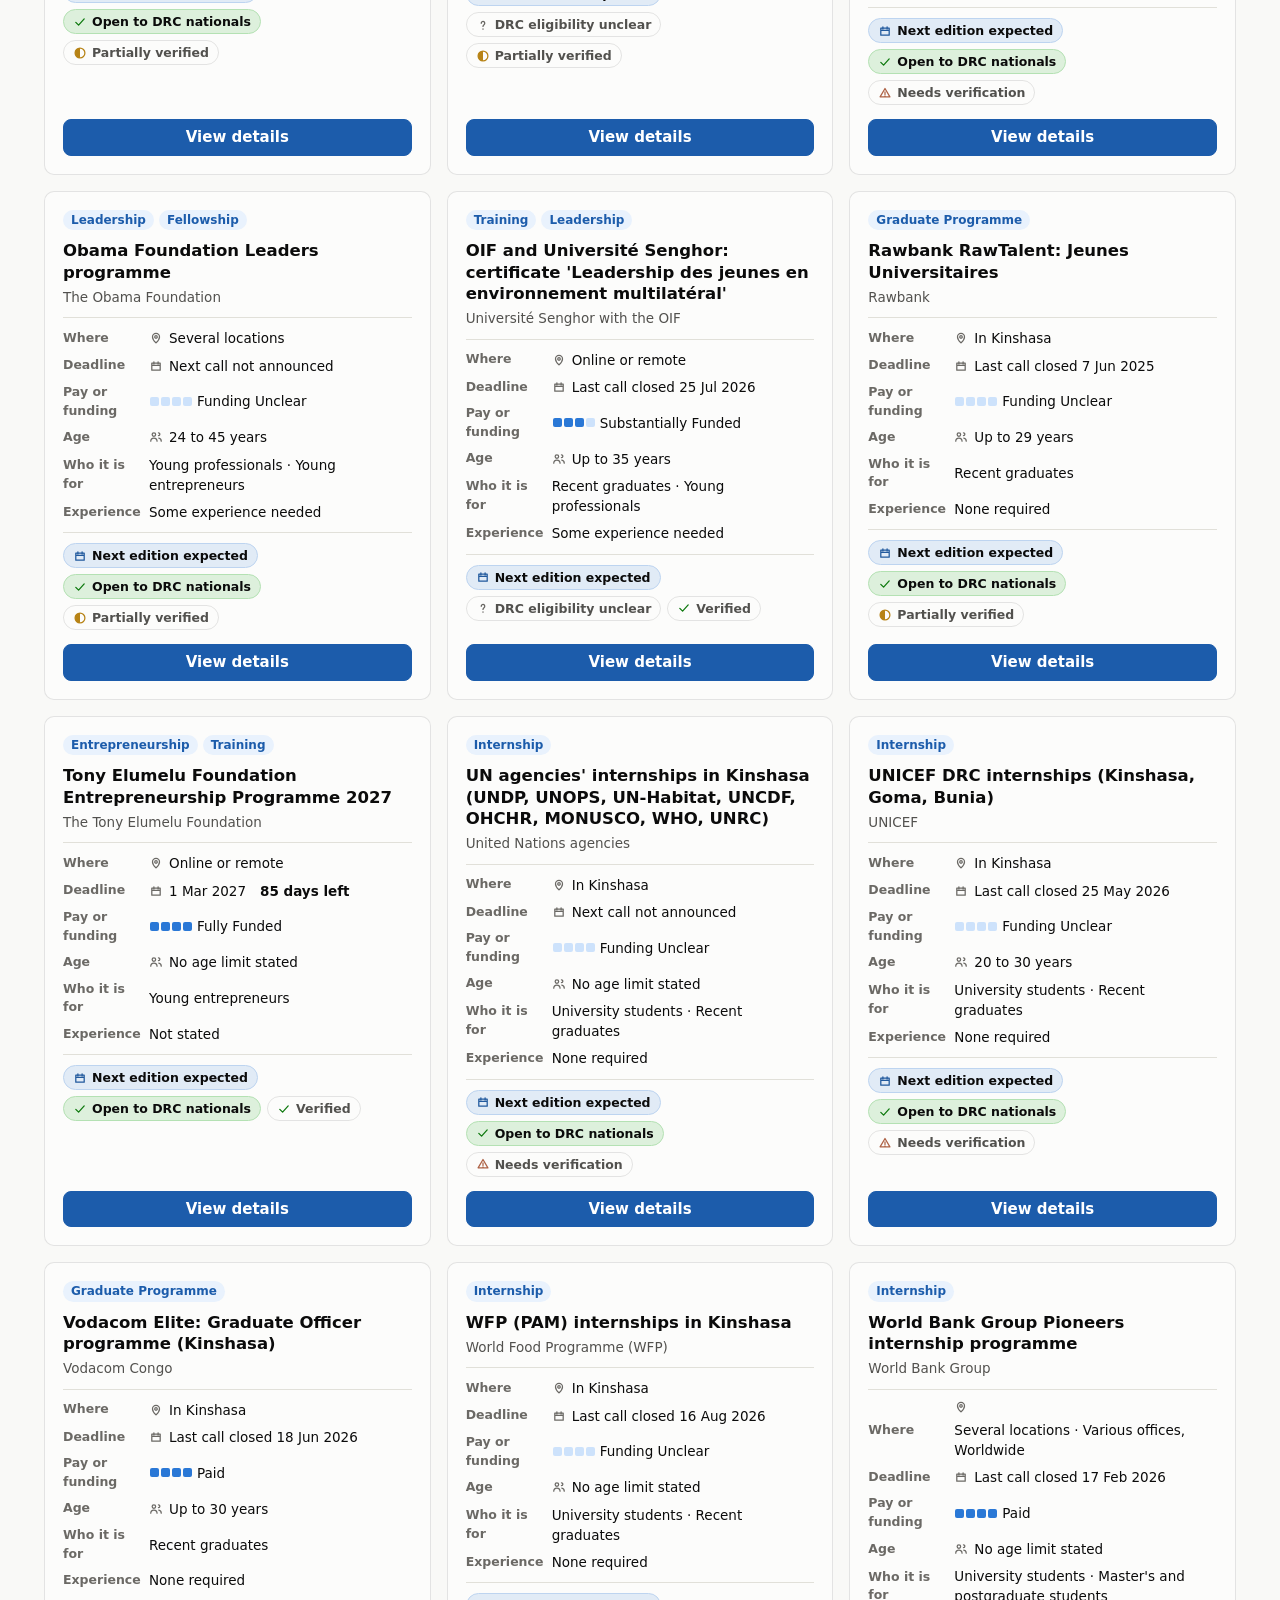
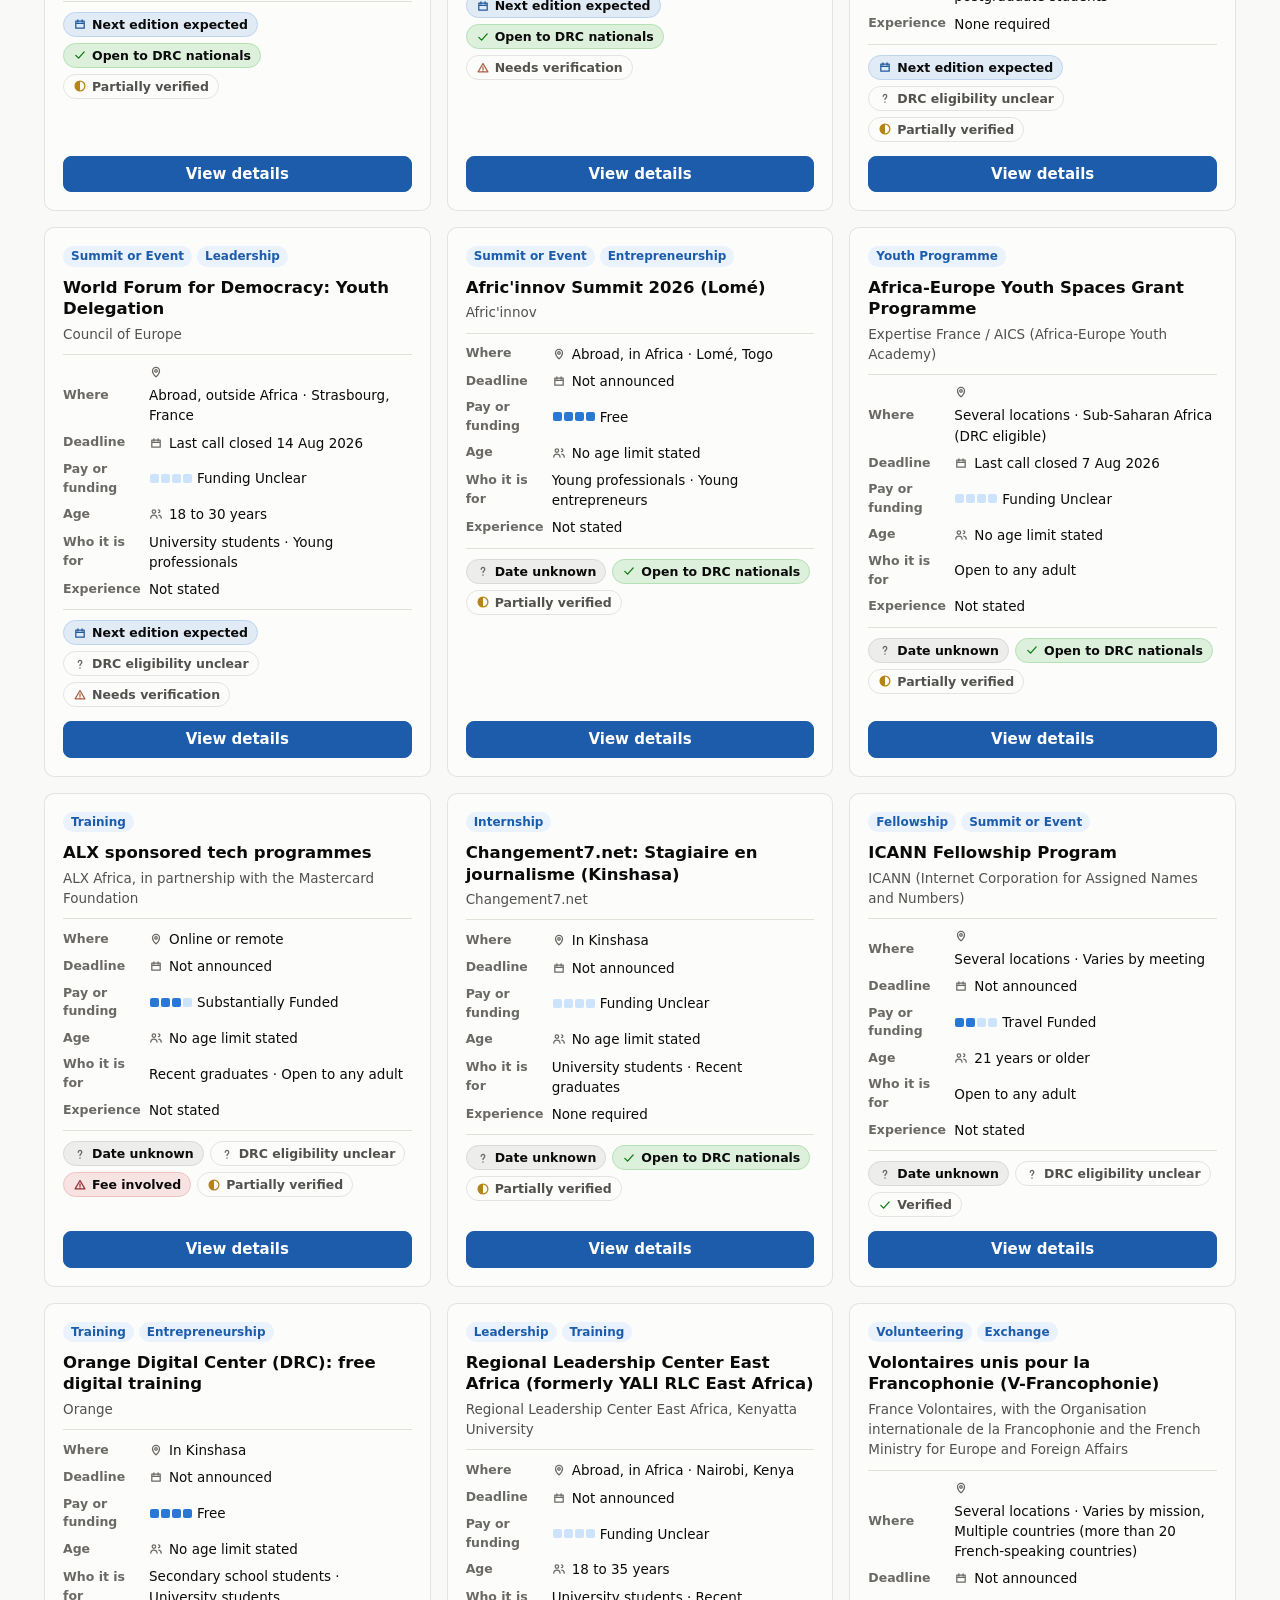
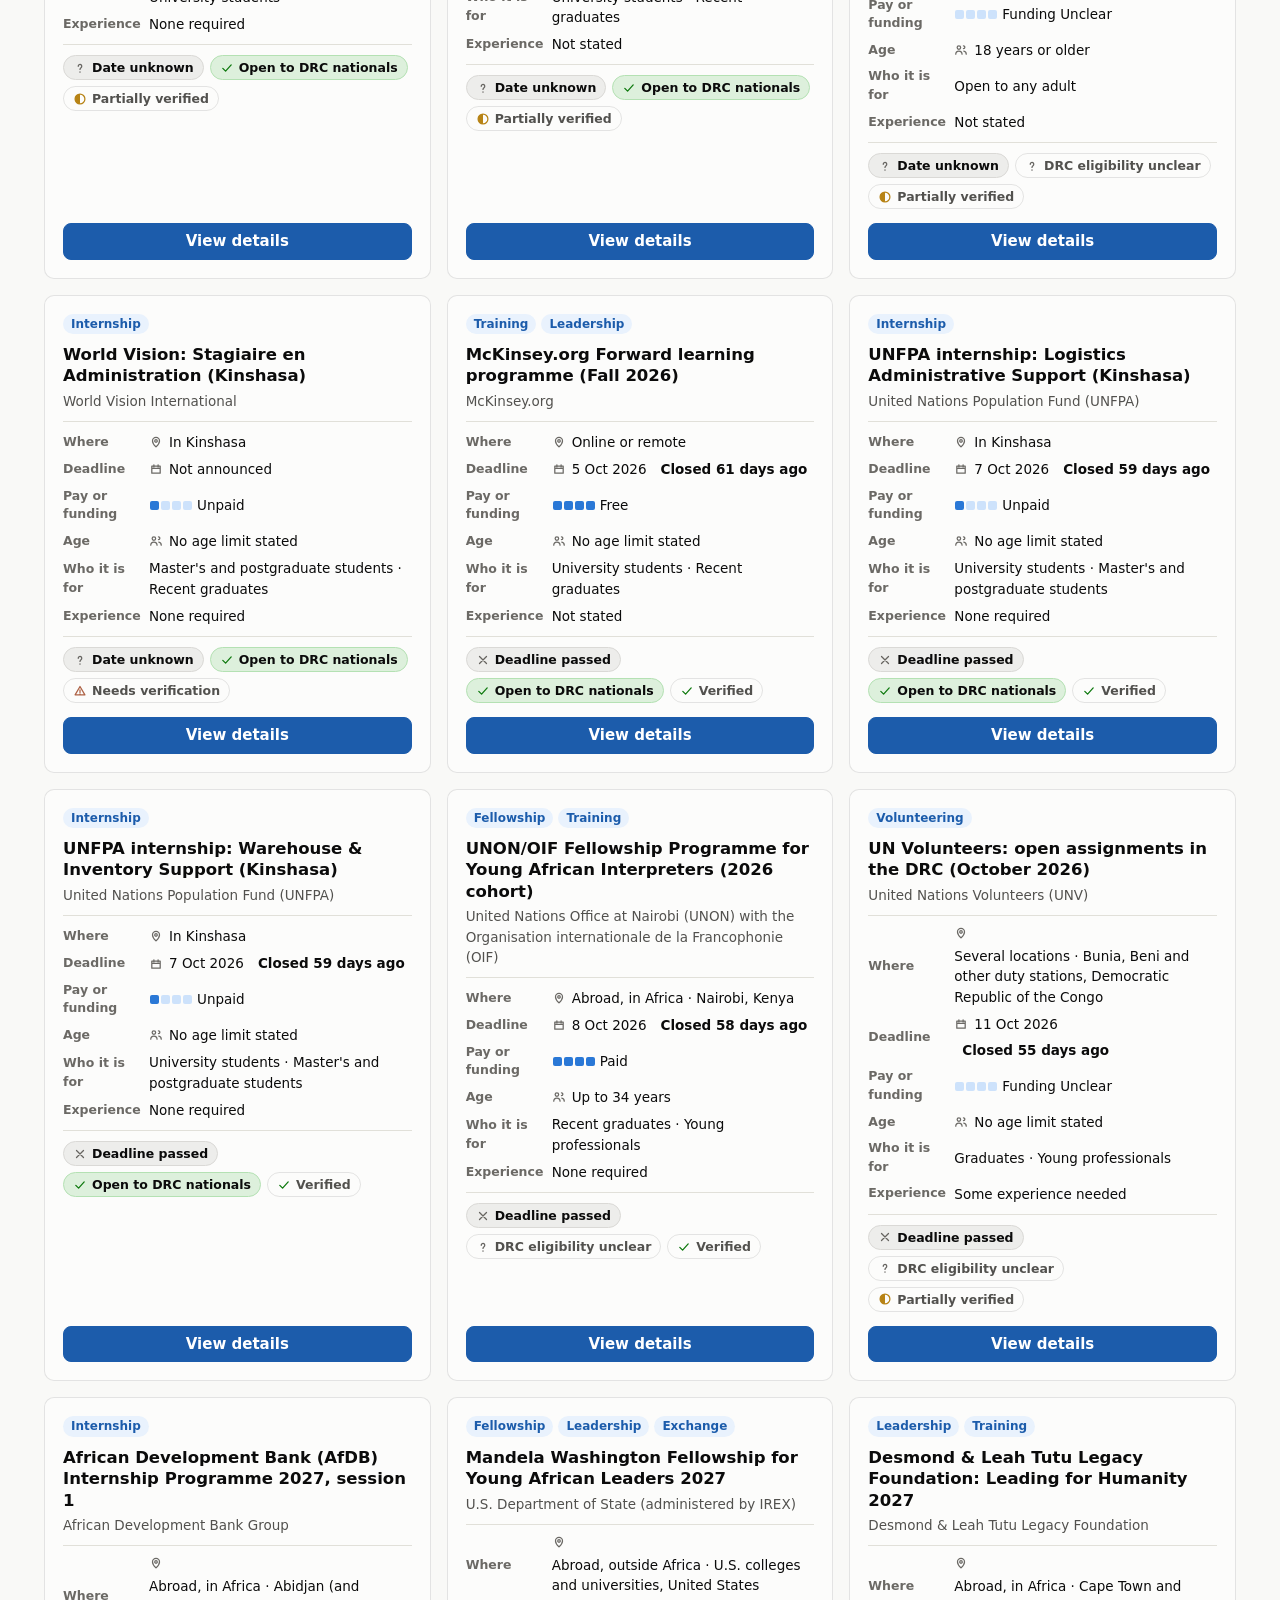
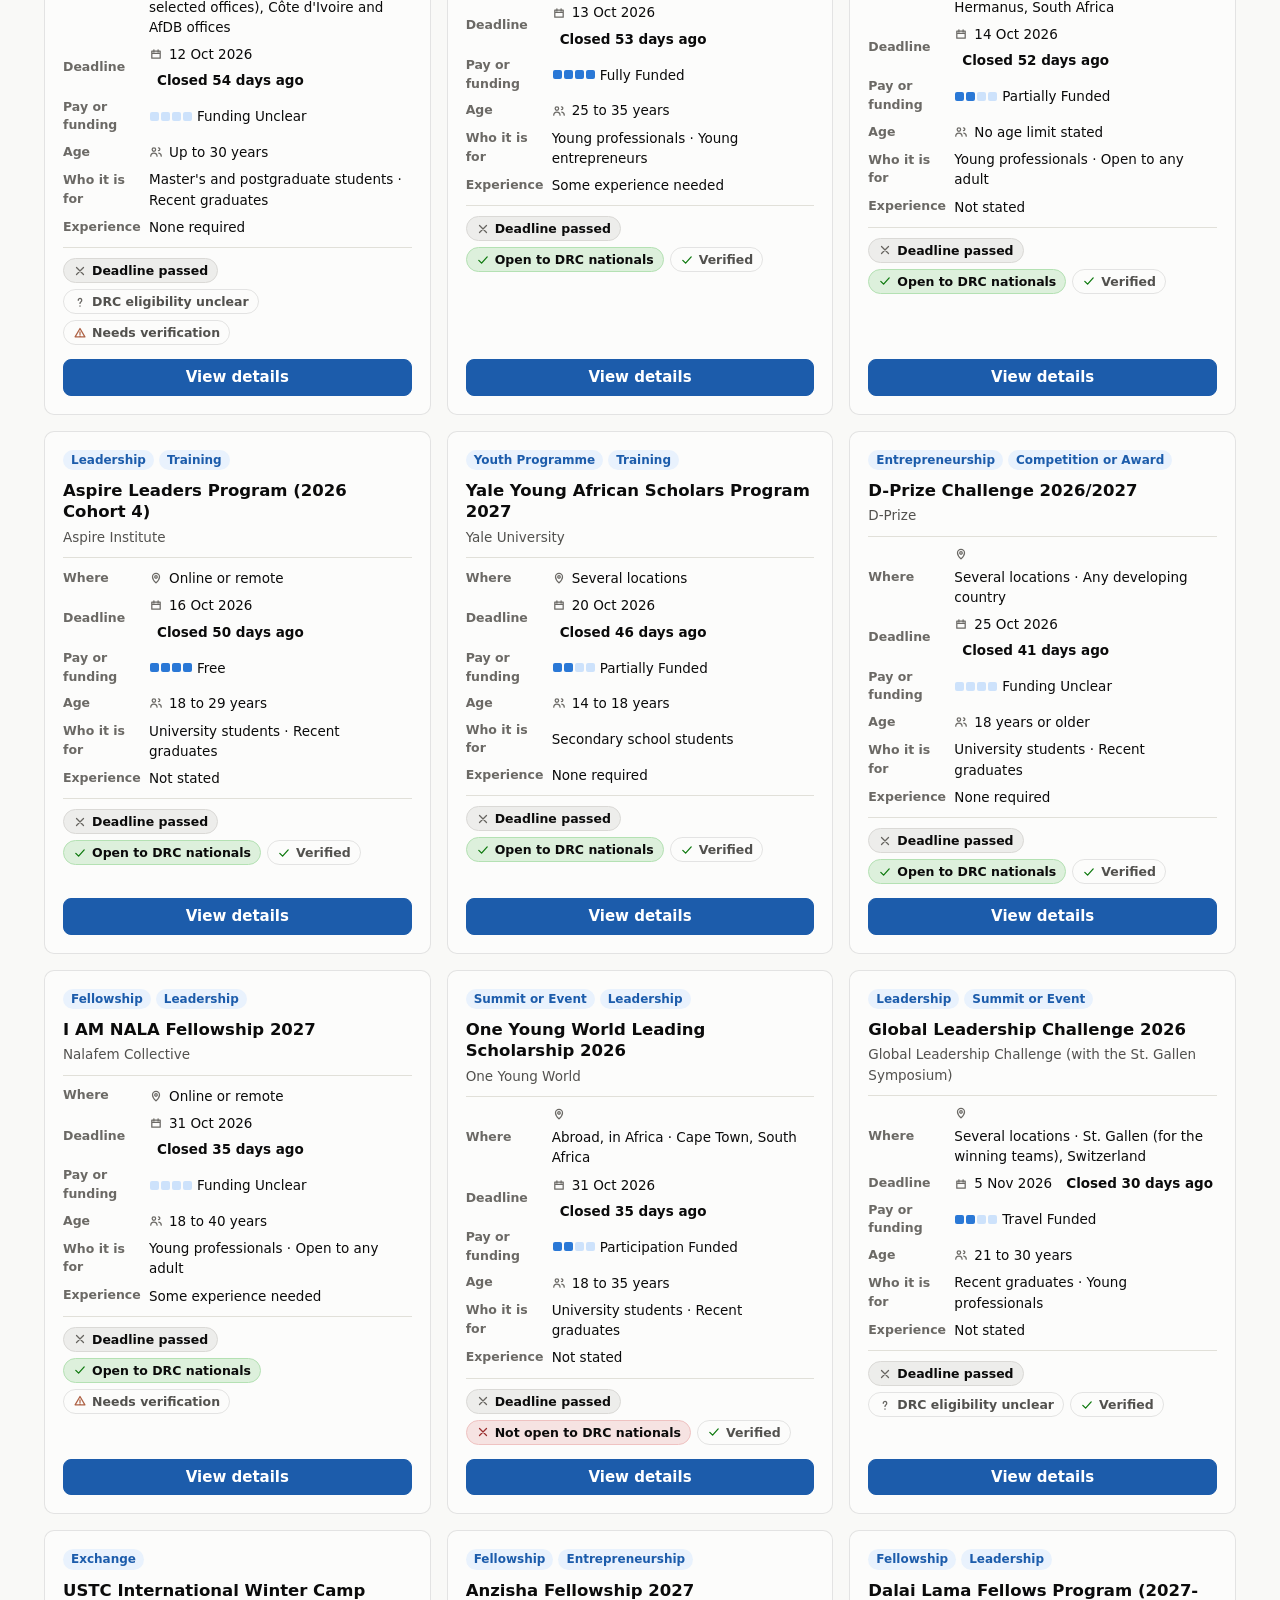
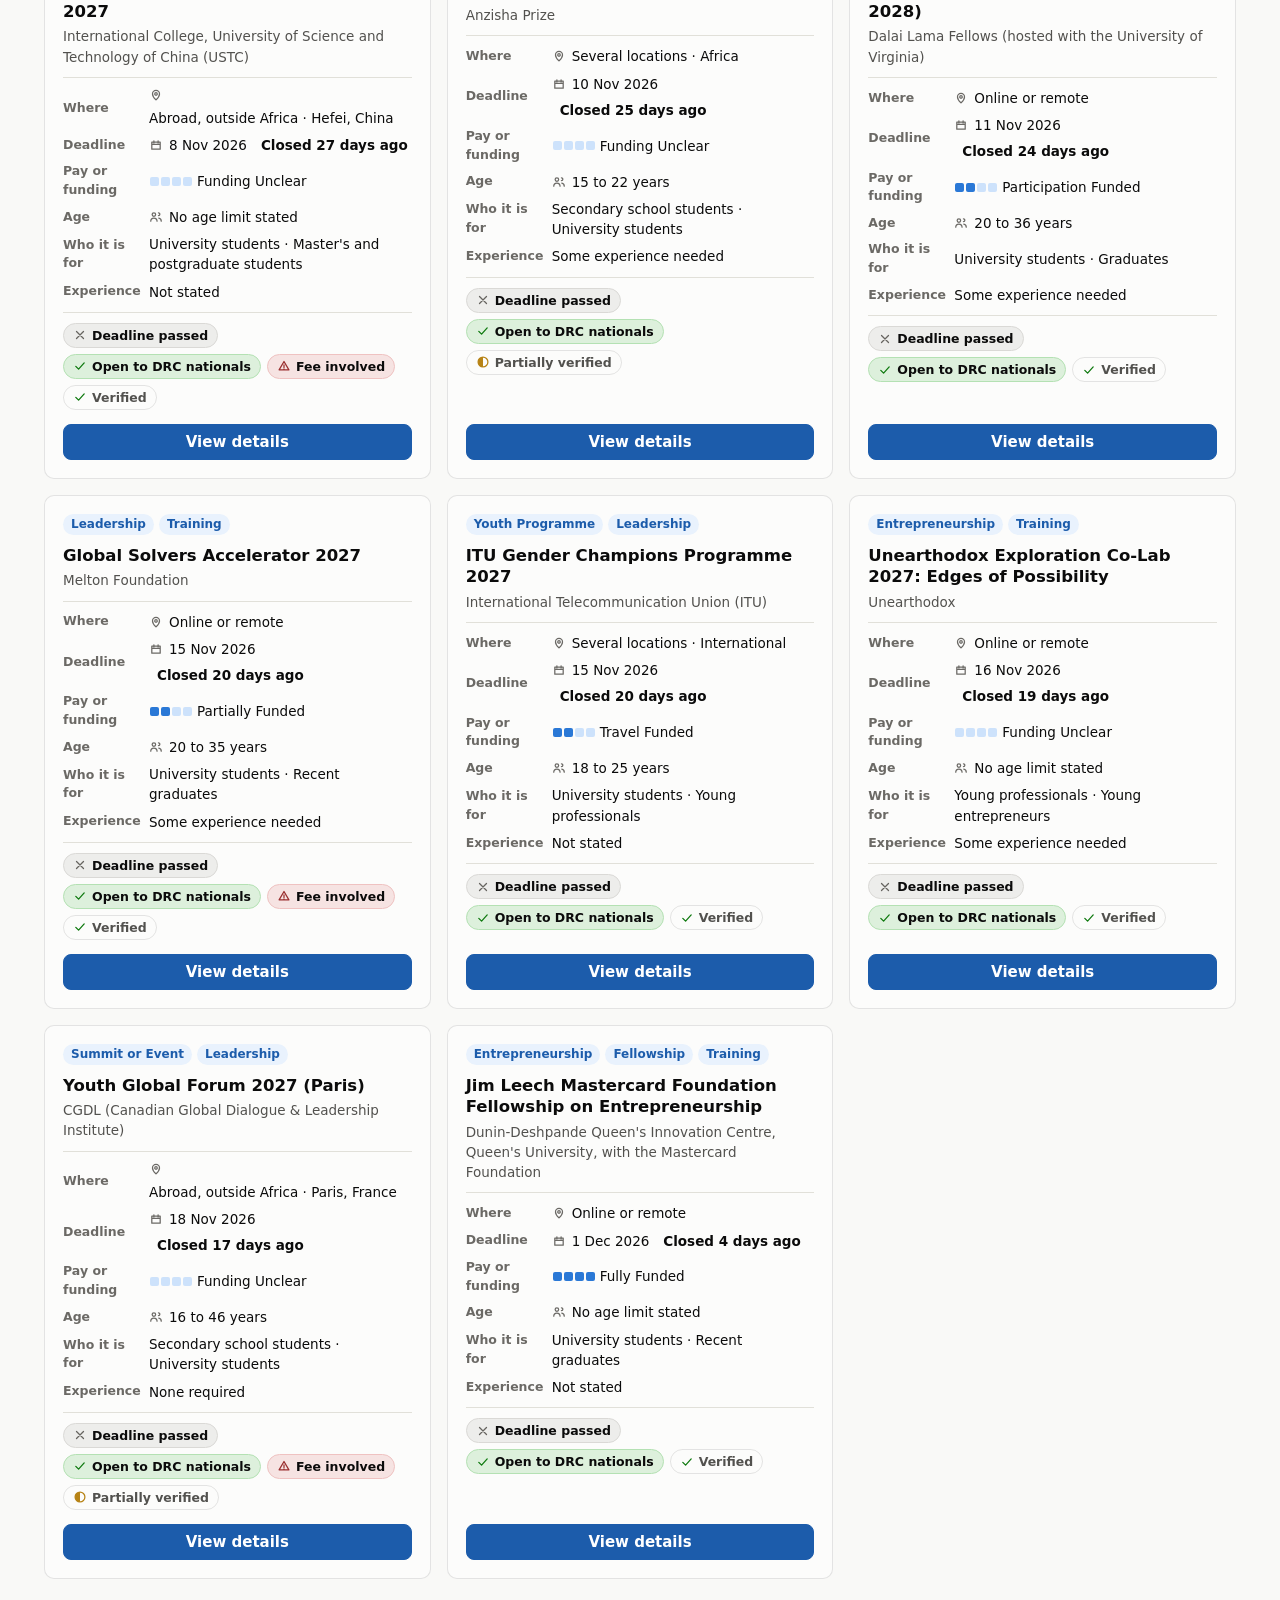
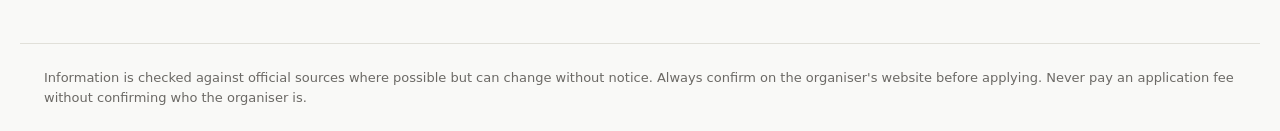
==== commit 01142aba: "Add French: device-language detection, EN|FR switch, French interface and French wording for all 65 " ====
--- a/programs.html
+++ b/programs.html
@@ -57,6 +57,8 @@
     <p>Information is checked against official sources where possible but can change without notice. Always confirm on the organiser's website before applying. Never pay an application fee without confirming who the organiser is.</p>
   </footer>
 
+  <script src="assets/js/i18n-ui-fr.js"></script>
+  <script src="assets/js/i18n.js"></script>
   <script src="assets/js/app.js"></script>
   <script src="assets/js/explorer.js"></script>
 </body>
--- a/assets/css/style.css
+++ b/assets/css/style.css
@@ -112,6 +112,7 @@
   display: grid; place-items: center; cursor: pointer;
 }
 .theme-toggle:hover { background: var(--surface-2); }
+.lang-switch button { padding: 6px 10px; font-size: 13px; }
 main { max-width: 1240px; margin: 0 auto; padding: 28px 24px 64px; }
 .page-title { font-size: 26px; line-height: 1.2; font-weight: 680; letter-spacing: -0.01em; }
 .page-lede { color: var(--ink-2); max-width: 70ch; margin-top: 6px; }
@@ -352,6 +353,8 @@
 @media (max-width: 600px) {
   .site-header .inner { padding: 10px 16px; gap: 10px; }
   .site-nav { margin-left: 0; order: 3; width: 100%; }
+  .lang-switch { margin-left: auto; }
+  .lang-switch + .theme-toggle { margin-left: 0; }
   .theme-toggle { margin-left: auto; }
   main { padding: 20px 16px 48px; }
   .hero-value { font-size: 52px; }
@@ -369,7 +372,7 @@
   .card, .tile, .btn { transition: border-color 0.15s, box-shadow 0.15s, background 0.15s; }
 }
 @media print {
-  .site-header, .toolbar, details.filters, .card-foot, .theme-toggle { display: none; }
+  .site-header, .toolbar, details.filters, .card-foot, .theme-toggle, .lang-switch { display: none; }
   body { background: #fff; }
 }
 
